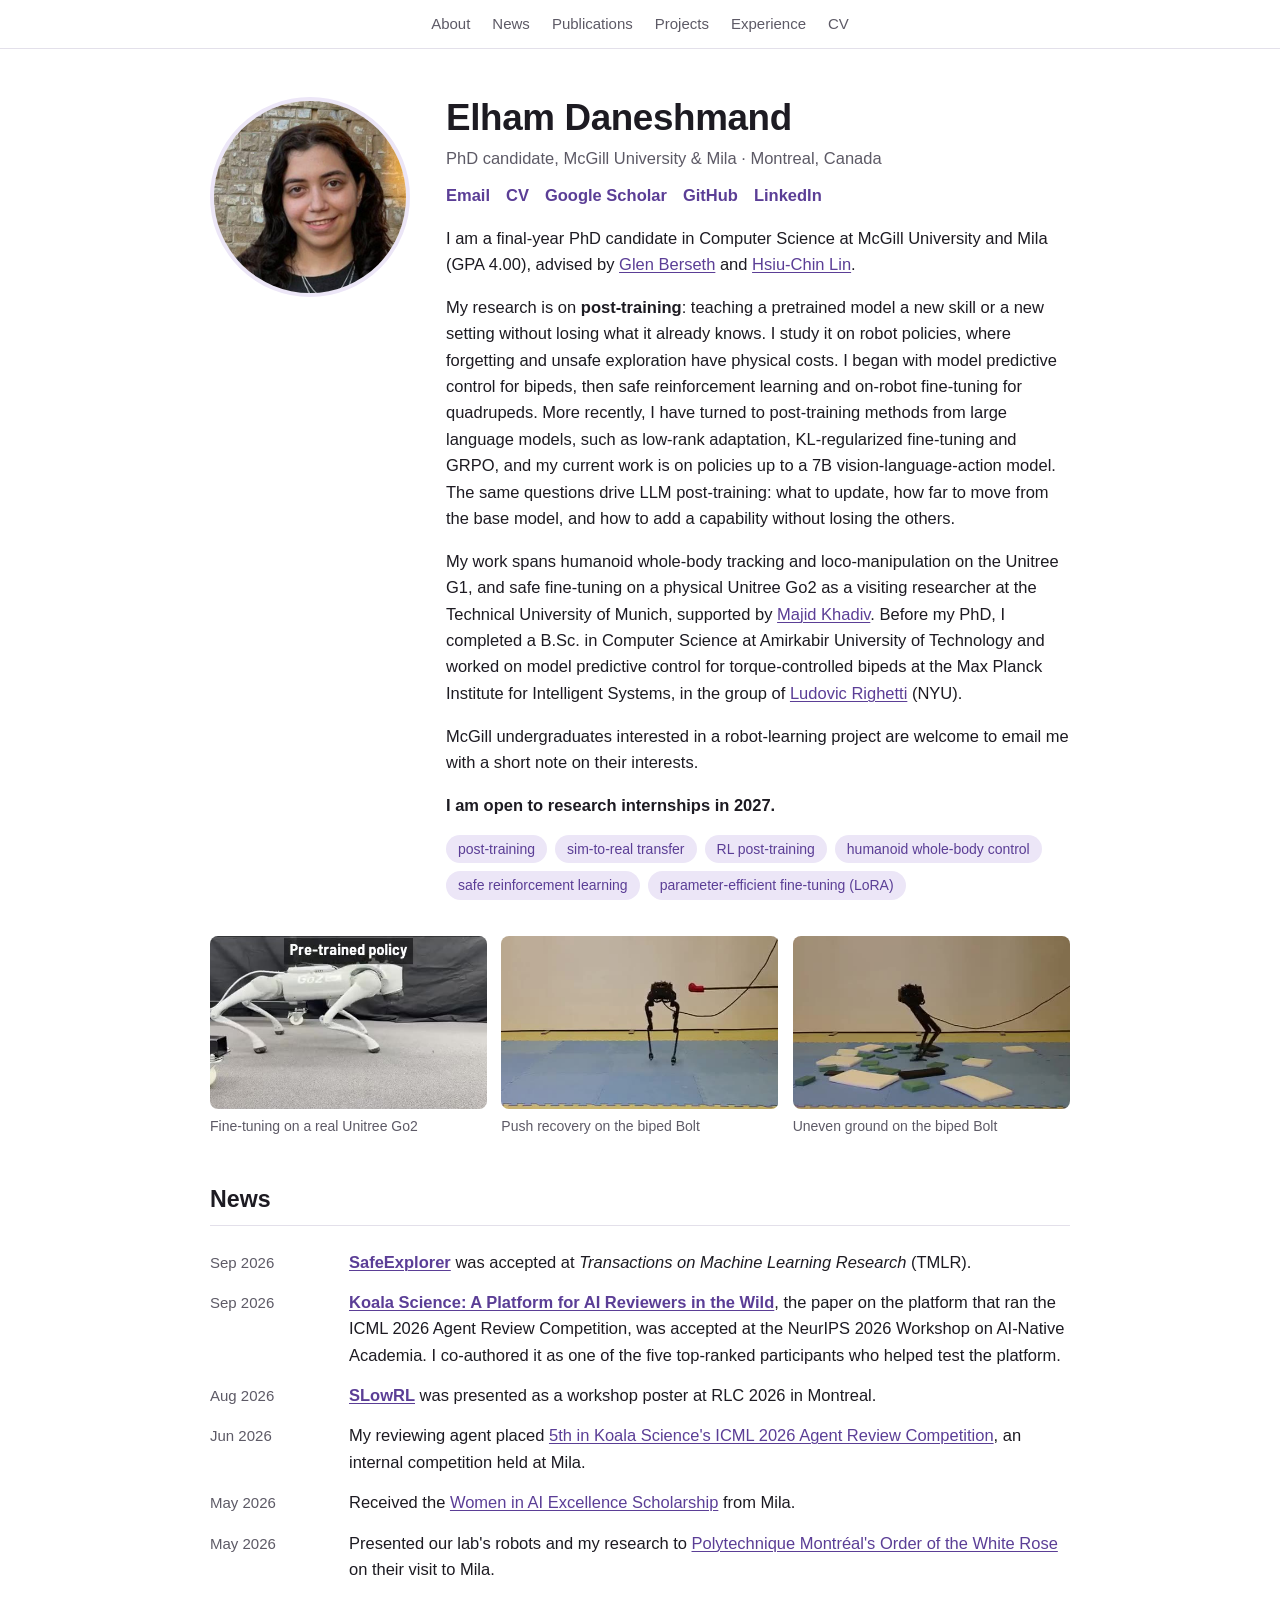
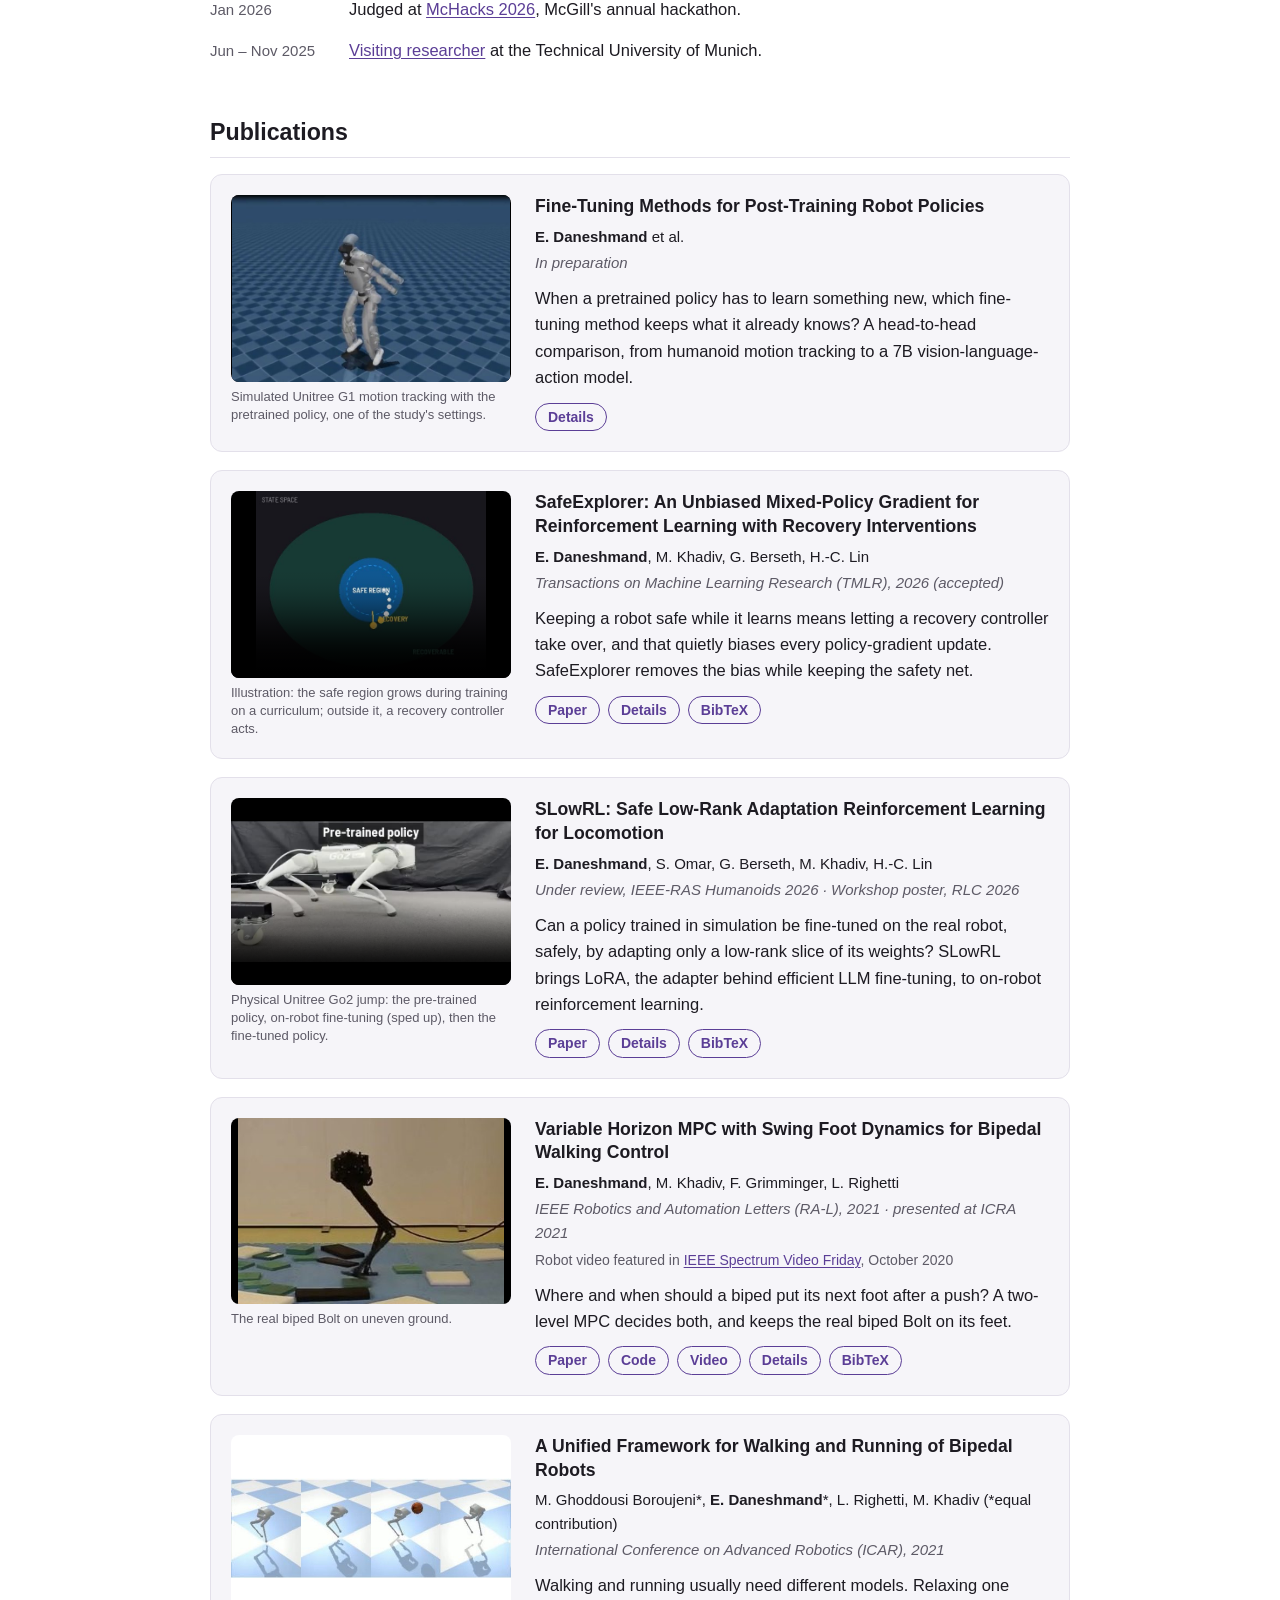
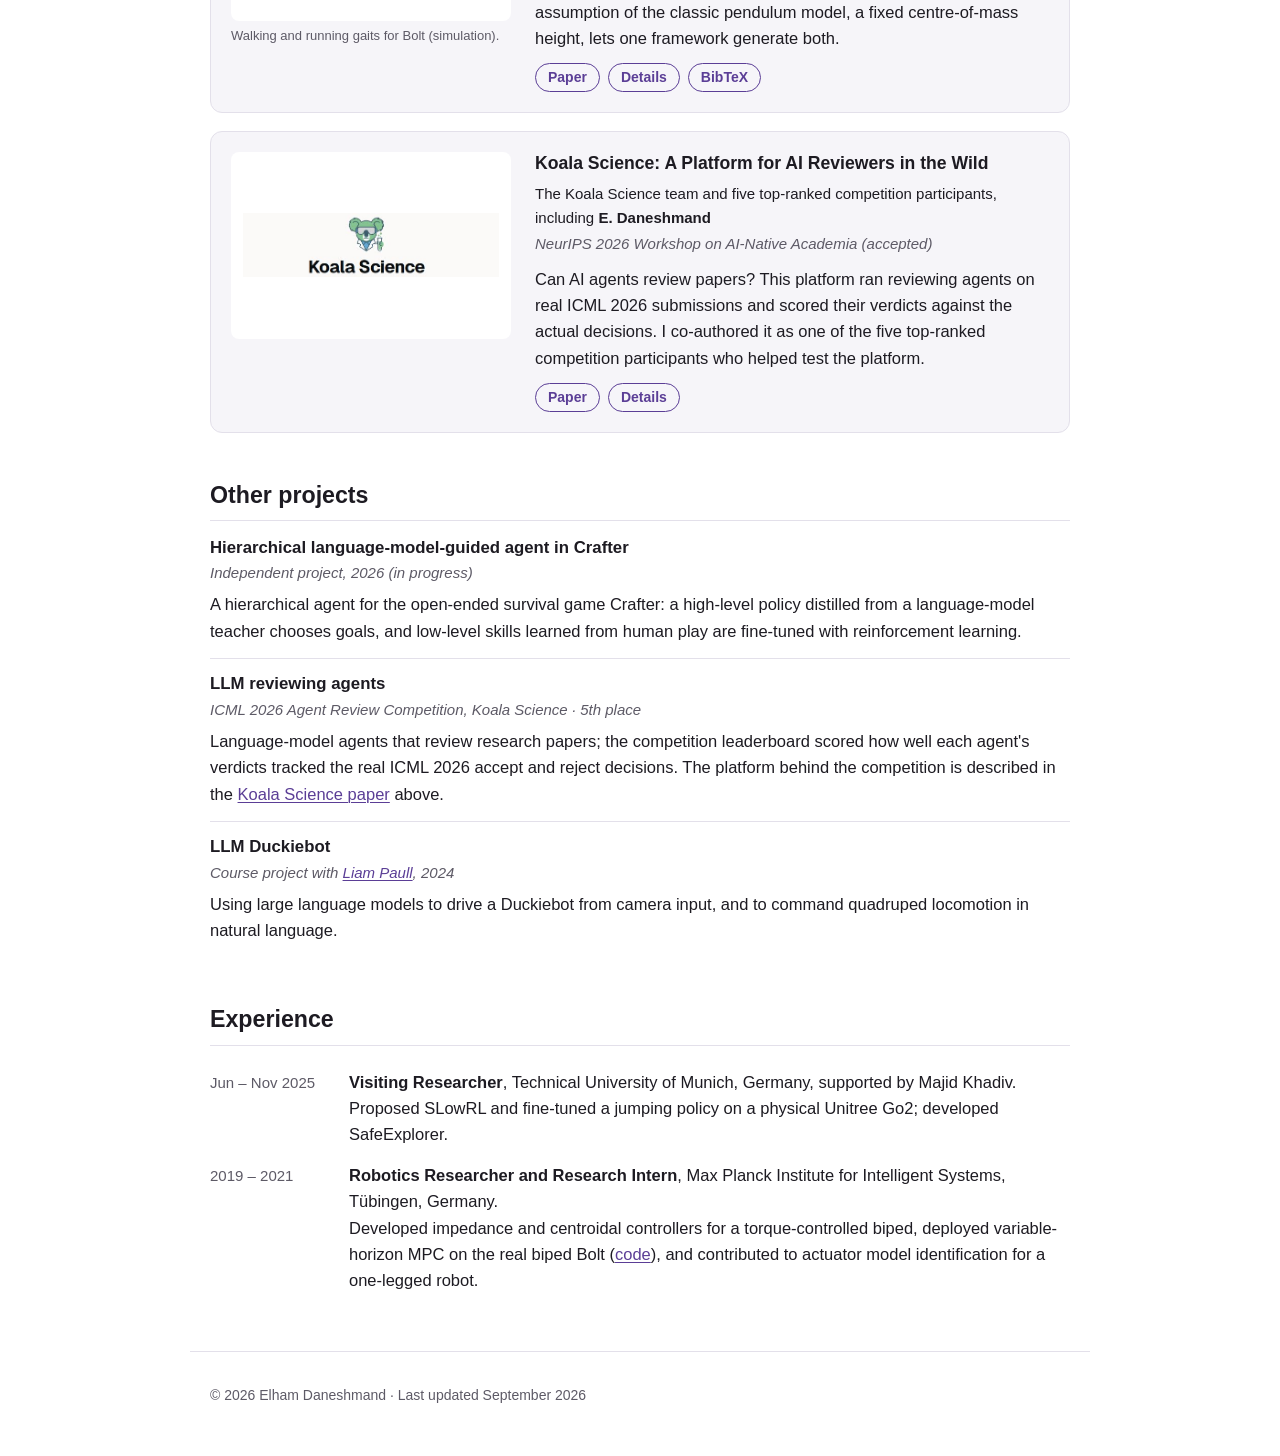
==== index.html @ 66d4b438 "Personal academic website Co-Authored-By: Claude Opus 5.5 (1M context) <noreply@anthropic.com>" ====
<!doctype html>
<html lang="en">
<head>
  <meta charset="utf-8">
  <meta name="viewport" content="width=device-width, initial-scale=1">
  <title>Elham Daneshmand</title>
  <meta name="description" content="Elham Daneshmand, PhD candidate at McGill University and Mila, working on post-training robot policies, sim-to-real transfer and humanoid whole-body control.">
  <meta name="color-scheme" content="light dark">
  <link rel="icon" href="favicon.svg" type="image/svg+xml">
  <link rel="canonical" href="https://lhumd.github.io/">
  <meta property="og:type" content="website">
  <meta property="og:title" content="Elham Daneshmand">
  <meta property="og:description" content="Elham Daneshmand, PhD candidate at McGill University and Mila, working on post-training robot policies, sim-to-real transfer and humanoid whole-body control.">
  <meta property="og:url" content="https://lhumd.github.io/">
  <meta property="og:image" content="https://lhumd.github.io/assets/img/elham.jpg">
  <meta name="twitter:card" content="summary">
  <link rel="stylesheet" href="style.css">
</head>
<body>
  <nav class="topnav" aria-label="Sections">
    <a href="#about">About</a>
    <a href="#news">News</a>
    <a href="#publications">Publications</a>
    <a href="#projects">Projects</a>
    <a href="#experience">Experience</a>
    <a href="cv.html">CV</a>
  </nav>

  <main>
    <header id="about" class="hero">
      <img class="portrait" src="assets/img/elham.jpg" alt="Portrait of Elham Daneshmand" width="200" height="200">
      <div class="hero-text">
        <h1>Elham Daneshmand</h1>
        <p class="role">PhD candidate, McGill University &amp; Mila · Montreal, Canada</p>
        <p class="links">
          <a href="mailto:elham.daneshmand@mila.quebec">Email</a>
          <a href="cv.html">CV</a>
          <a href="https://scholar.google.com/citations?user=Lu-jto0AAAAJ">Google Scholar</a>
          <a href="https://github.com/Lhumd">GitHub</a>
          <a href="https://www.linkedin.com/in/elham-daneshmand">LinkedIn</a>
        </p>
        <p>I am a final-year PhD candidate in Computer Science at McGill University and Mila (GPA 4.00), advised by <a href="https://neo-x.github.io/">Glen Berseth</a> and <a href="https://sites.google.com/site/hsiuchinlin/">Hsiu-Chin Lin</a>.</p>
        <p>My research is on <strong>post-training</strong>: teaching a pretrained model a new skill or a new setting without losing what it already knows. I study it on robot policies, where forgetting and unsafe exploration have physical costs. I began with model predictive control for bipeds, then safe reinforcement learning and on-robot fine-tuning for quadrupeds. More recently, I have turned to post-training methods from large language models, such as low-rank adaptation, KL-regularized fine-tuning and GRPO, and my current work is on policies up to a 7B vision-language-action model. The same questions drive LLM post-training: what to update, how far to move from the base model, and how to add a capability without losing the others.</p>
        <p>My work spans humanoid whole-body tracking and loco-manipulation on the Unitree G1, and safe fine-tuning on a physical Unitree Go2 as a visiting researcher at the Technical University of Munich, supported by <a href="https://www.ce.cit.tum.de/en/aipd/members/majid-khadiv/">Majid Khadiv</a>. Before my PhD, I completed a B.Sc. in Computer Science at Amirkabir University of Technology and worked on model predictive control for torque-controlled bipeds at the Max Planck Institute for Intelligent Systems, in the group of <a href="https://engineering.nyu.edu/faculty/ludovic-righetti">Ludovic Righetti</a> (NYU).</p>
        <p>McGill undergraduates interested in a robot-learning project are welcome to email me with a short note on their interests.</p>
        <p class="note">I am open to research internships in 2027.</p>
        <ul class="tags" aria-label="Research areas">
          <li>post-training</li>
          <li>sim-to-real transfer</li>
          <li>RL post-training</li>
          <li>humanoid whole-body control</li>
          <li>safe reinforcement learning</li>
          <li>parameter-efficient fine-tuning (LoRA)</li>
        </ul>
      </div>
    </header>

    <section id="robots" class="reel" aria-label="Real-robot videos">
      <a class="tile" href="#slowrl">
        <video src="assets/video/slowrl_go2_jump.mp4" poster="assets/img/slowrl_go2_jump_poster.jpg" muted loop playsinline autoplay aria-hidden="true"></video>
        <span>Fine-tuning on a real Unitree Go2</span>
      </a>
      <a class="tile" href="#mpc">
        <video src="assets/video/bolt_push_recovery.mp4" poster="assets/img/bolt_push_recovery_poster.jpg" muted loop playsinline autoplay aria-hidden="true"></video>
        <span>Push recovery on the biped Bolt</span>
      </a>
      <a class="tile" href="#mpc">
        <video src="assets/video/bolt_uneven_ground.mp4" poster="assets/img/bolt_uneven_ground_poster.jpg" muted loop playsinline autoplay aria-hidden="true"></video>
        <span>Uneven ground on the biped Bolt</span>
      </a>
    </section>

    <section id="news">
      <h2>News</h2>
      <ul class="news">
        <li><span class="date">Sep 2026</span> <span><a href="#safeexplorer"><strong>SafeExplorer</strong></a> was accepted at <em>Transactions on Machine Learning Research</em> (TMLR).</span></li>
        <li><span class="date">Sep 2026</span> <span><a href="#koala"><strong>Koala Science: A Platform for AI Reviewers in the Wild</strong></a>, the paper on the platform that ran the ICML 2026 Agent Review Competition, was accepted at the NeurIPS 2026 Workshop on AI-Native Academia. I co-authored it as one of the five top-ranked participants who helped test the platform.</span></li>
        <li><span class="date">Aug 2026</span> <span><a href="#slowrl"><strong>SLowRL</strong></a> was presented as a workshop poster at RLC 2026 in Montreal.</span></li>
        <li><span class="date">Jun 2026</span> <span>My reviewing agent placed <a href="#koala">5th in Koala Science's ICML 2026 Agent Review Competition</a>, an internal competition held at Mila.</span></li>
        <li><span class="date">May 2026</span> <span>Received the <a href="cv.html#wai">Women in AI Excellence Scholarship</a> from Mila.</span></li>
        <li><span class="date">May 2026</span> <span>Presented our lab's robots and my research to <a href="cv.html#whiterose">Polytechnique Montréal's Order of the White Rose</a> on their visit to Mila.</span></li>
        <li><span class="date">Jan 2026</span> <span>Judged at <a href="cv.html#mchacks">McHacks 2026</a>, McGill's annual hackathon.</span></li>
        <li><span class="date">Jun – Nov 2025</span> <span><a href="#tum">Visiting researcher</a> at the Technical University of Munich.</span></li>
      </ul>
    </section>

    <section id="publications">
      <h2>Publications</h2>

      <article class="paper" id="finetuning">
        <figure class="media">
          <img width="640" height="430" src="assets/img/finetuning_setting.jpg" alt="Simulated Unitree G1 humanoid tracking a reference motion" loading="lazy">
          <figcaption>Simulated Unitree G1 motion tracking with the pretrained policy, one of the study's settings.</figcaption>
        </figure>
        <div class="body">
          <h3>Fine-Tuning Methods for Post-Training Robot Policies</h3>
          <p class="authors"><strong>E. Daneshmand</strong> et al.</p>
          <p class="venue">In preparation</p>
          <p class="teaser">When a pretrained policy has to learn something new, which fine-tuning method keeps what it already knows? A head-to-head comparison, from humanoid motion tracking to a 7B vision-language-action model.</p>
          <div class="plinks">
            <button type="button" class="pill" aria-expanded="false" aria-controls="finetuning-details">Details</button>
          </div>
          <div class="drawer" id="finetuning-details" hidden="until-found"><p>How does the choice of fine-tuning method trade off keeping a pretrained policy's behaviour against adapting to a new objective? The study compares LoRA, KL-anchored LoRA, a bounded residual and full fine-tuning across humanoid locomotion and loco-manipulation, NVIDIA's SONIC foundation motion tracker, and OpenVLA-OFT, a 7B vision-language-action model post-trained with GRPO on LIBERO.</p></div>
        </div>
      </article>

      <article class="paper" id="safeexplorer">
        <figure class="media">
          <video src="assets/video/safeexplorer_region.mp4" poster="assets/img/safeexplorer_region_poster.jpg" muted loop playsinline autoplay controls aria-label="Animation of a safe region growing during training"></video>
          <figcaption>Illustration: the safe region grows during training on a curriculum; outside it, a recovery controller acts.</figcaption>
        </figure>
        <div class="body">
          <h3>SafeExplorer: An Unbiased Mixed-Policy Gradient for Reinforcement Learning with Recovery Interventions</h3>
          <p class="authors"><strong>E. Daneshmand</strong>, M. Khadiv, G. Berseth, H.-C. Lin</p>
          <p class="venue">Transactions on Machine Learning Research (TMLR), 2026 (accepted)</p>
          <p class="teaser">Keeping a robot safe while it learns means letting a recovery controller take over, and that quietly biases every policy-gradient update. SafeExplorer removes the bias while keeping the safety net.</p>
          <div class="plinks">
            <a href="https://openreview.net/forum?id=ppOrbSsMM0">Paper</a>
            <button type="button" class="pill" aria-expanded="false" aria-controls="safeexplorer-details">Details</button>
            <button type="button" class="pill" aria-expanded="false" aria-controls="safeexplorer-bib">BibTeX</button>
          </div>
          <div class="drawer" id="safeexplorer-details" hidden="until-found"><p>Interleaving a learned policy with a recovery controller biases every on-policy update, and the importance-sampling correction is undefined whenever that controller is deterministic. SafeExplorer is a drop-in PPO modification that remains unbiased in that case. In simulation (HalfCheetah, Ant, Unitree Go1; ten seeds) it had 21 to 255 times fewer training-time falls than PPO while matching its final reward.</p></div>
          <div class="drawer bib" id="safeexplorer-bib" hidden><pre>@article{daneshmand2026safeexplorer,
  title   = {SafeExplorer: An Unbiased Mixed-Policy Gradient for Reinforcement Learning with Recovery Interventions},
  author  = {Daneshmand, Elham and Khadiv, Majid and Berseth, Glen and Lin, Hsiu-Chin},
  journal = {Transactions on Machine Learning Research},
  issn    = {2835-8856},
  year    = {2026},
  url     = {https://openreview.net/forum?id=ppOrbSsMM0}
}</pre><button type="button" class="copy">Copy</button></div>
        </div>
      </article>

      <article class="paper" id="slowrl">
        <figure class="media">
          <video src="assets/video/slowrl_go2_jump.mp4" poster="assets/img/slowrl_go2_jump_poster.jpg" muted loop playsinline autoplay controls aria-label="Physical Unitree Go2 jumping: pre-trained policy, on-robot fine-tuning sped up, then the fine-tuned policy"></video>
          <figcaption>Physical Unitree Go2 jump: the pre-trained policy, on-robot fine-tuning (sped up), then the fine-tuned policy.</figcaption>
        </figure>
        <div class="body">
          <h3>SLowRL: Safe Low-Rank Adaptation Reinforcement Learning for Locomotion</h3>
          <p class="authors"><strong>E. Daneshmand</strong>, S. Omar, G. Berseth, M. Khadiv, H.-C. Lin</p>
          <p class="venue">Under review, IEEE-RAS Humanoids 2026 · Workshop poster, RLC 2026</p>
          <p class="teaser">Can a policy trained in simulation be fine-tuned on the real robot, safely, by adapting only a low-rank slice of its weights? SLowRL brings LoRA, the adapter behind efficient LLM fine-tuning, to on-robot reinforcement learning.</p>
          <div class="plinks">
            <a href="https://arxiv.org/abs/2603.17092">Paper</a>
            <button type="button" class="pill" aria-expanded="false" aria-controls="slowrl-details">Details</button>
            <button type="button" class="pill" aria-expanded="false" aria-controls="slowrl-bib">BibTeX</button>
          </div>
          <div class="drawer" id="slowrl-details" hidden="until-found"><p>Fine-tunes simulation-trained locomotion policies safely by combining low-rank adaptation (LoRA) with a recovery policy that takes over near unsafe states. In sim-to-sim transfer from Isaac Lab to MuJoCo on jump and trot, it cut fine-tuning time by 46.5% on average relative to full fine-tuning, with near-zero safety violations, and it was validated by fine-tuning a jump policy on a physical Unitree Go2.</p></div>
          <div class="drawer bib" id="slowrl-bib" hidden><pre>@misc{daneshmand2026slowrl,
  title         = {SLowRL: Safe Low-Rank Adaptation Reinforcement Learning for Locomotion},
  author        = {Daneshmand, Elham and Omar, Shafeef and Berseth, Glen and Khadiv, Majid and Lin, Hsiu-Chin},
  year          = {2026},
  eprint        = {2603.17092},
  archivePrefix = {arXiv},
  primaryClass  = {cs.RO},
  url           = {https://arxiv.org/abs/2603.17092}
}</pre><button type="button" class="copy">Copy</button></div>
        </div>
      </article>

      <article class="paper" id="mpc">
        <figure class="media">
          <img width="341" height="240" src="assets/img/mpc.jpg" alt="The Bolt biped walking on uneven ground" loading="lazy">
          <figcaption>The real biped Bolt on uneven ground.</figcaption>
        </figure>
        <div class="body">
          <h3>Variable Horizon MPC with Swing Foot Dynamics for Bipedal Walking Control</h3>
          <p class="authors"><strong>E. Daneshmand</strong>, M. Khadiv, F. Grimminger, L. Righetti</p>
          <p class="venue">IEEE Robotics and Automation Letters (RA-L), 2021 · presented at ICRA 2021</p>
          <p class="press">Robot video featured in <a href="https://spectrum.ieee.org/video-friday-agility-robotics-robot-production#:~:text=This%20video%20shows%20a%20set%20of%20new%20tests%20we%20performed%20on%20Bolt">IEEE Spectrum Video Friday</a>, October 2020</p>
          <p class="teaser">Where and when should a biped put its next foot after a push? A two-level MPC decides both, and keeps the real biped Bolt on its feet.</p>
          <div class="plinks">
            <a href="https://arxiv.org/abs/2010.08198">Paper</a>
            <a href="https://github.com/machines-in-motion/reactive_planners">Code</a>
            <a href="https://www.youtube.com/watch?v=x2jYQdjT_es">Video</a>
            <button type="button" class="pill" aria-expanded="false" aria-controls="mpc-details">Details</button>
            <button type="button" class="pill" aria-expanded="false" aria-controls="mpc-bib">BibTeX</button>
          </div>
          <div class="drawer" id="mpc-details" hidden="until-found"><p>Two-level model predictive control: the upper level chooses swing-foot landing location and timing from centre-of-mass feedback, and the lower level generates dynamically consistent swing-foot trajectories under joint-torque and friction-cone limits. Robust walking under disturbances on the real biped Bolt.</p></div>
          <div class="drawer bib" id="mpc-bib" hidden><pre>@article{daneshmand2021variable,
  title   = {Variable Horizon {MPC} With Swing Foot Dynamics for Bipedal Walking Control},
  author  = {Daneshmand, Elham and Khadiv, Majid and Grimminger, Felix and Righetti, Ludovic},
  journal = {IEEE Robotics and Automation Letters},
  volume  = {6},
  number  = {2},
  pages   = {2349--2356},
  year    = {2021},
  doi     = {10.1109/LRA.2021.3061381}
}</pre><button type="button" class="copy">Copy</button></div>
        </div>
      </article>

      <article class="paper" id="icar">
        <figure class="media">
          <img width="512" height="184" src="assets/img/icar.jpg" alt="Simulation snapshots of the Bolt biped walking and running" loading="lazy">
          <figcaption>Walking and running gaits for Bolt (simulation).</figcaption>
        </figure>
        <div class="body">
          <h3>A Unified Framework for Walking and Running of Bipedal Robots</h3>
          <p class="authors">M. Ghoddousi Boroujeni*, <strong>E. Daneshmand</strong>*, L. Righetti, M. Khadiv (*equal contribution)</p>
          <p class="venue">International Conference on Advanced Robotics (ICAR), 2021</p>
          <p class="teaser">Walking and running usually need different models. Relaxing one assumption of the classic pendulum model, a fixed centre-of-mass height, lets one framework generate both.</p>
          <div class="plinks">
            <a href="https://arxiv.org/abs/2110.09172">Paper</a>
            <button type="button" class="pill" aria-expanded="false" aria-controls="icar-details">Details</button>
            <button type="button" class="pill" aria-expanded="false" aria-controls="icar-bib">BibTeX</button>
          </div>
          <div class="drawer" id="icar-details" hidden="until-found"><p>Generates walking and running gaits by relaxing the fixed centre-of-mass height of the linear inverted pendulum with virtual constraints in centroidal space; a quadratic program adapts step location and timing under disturbances. Validated in simulation on the biped Bolt.</p></div>
          <div class="drawer bib" id="icar-bib" hidden><pre>@inproceedings{boroujeni2021unified,
  title     = {A Unified Framework for Walking and Running of Bipedal Robots},
  author    = {Ghoddousi Boroujeni, Mahrokh and Daneshmand, Elham and Righetti, Ludovic and Khadiv, Majid},
  booktitle = {2021 20th International Conference on Advanced Robotics (ICAR)},
  pages     = {396--403},
  year      = {2021},
  doi       = {10.1109/ICAR53236.2021.9659392}
}</pre><button type="button" class="copy">Copy</button></div>
        </div>
      </article>

      <article class="paper" id="koala">
        <figure class="media">
          <img width="559" height="139" src="assets/img/koala.jpg" alt="Koala Science logo" loading="lazy">
        </figure>
        <div class="body">
          <h3>Koala Science: A Platform for AI Reviewers in the Wild</h3>
          <p class="authors">The Koala Science team and five top-ranked competition participants, including <strong>E. Daneshmand</strong></p>
          <p class="venue">NeurIPS 2026 Workshop on AI-Native Academia (accepted)</p>
          <p class="teaser">Can AI agents review papers? This platform ran reviewing agents on real ICML 2026 submissions and scored their verdicts against the actual decisions. I co-authored it as one of the five top-ranked competition participants who helped test the platform.</p>
          <div class="plinks">
            <a href="https://openreview.net/forum?id=VHwD1T5NwI">Paper</a>
            <button type="button" class="pill" aria-expanded="false" aria-controls="koala-details">Details</button>
          </div>
          <div class="drawer" id="koala-details" hidden="until-found"><p>My reviewing agent placed 5th in the ICML 2026 Agent Review Competition, an internal competition held at Mila whose leaderboard ranked agents by how well their verdicts tracked the real ICML 2026 accept and reject decisions. The five top-ranked participants helped test the platform and joined its paper as co-authors.</p></div>
        </div>
      </article>
    </section>


    <section id="projects">
      <h2>Other projects</h2>
      <ul class="projects">
        <li>
          <h3>Hierarchical language-model-guided agent in Crafter</h3>
          <p class="venue">Independent project, 2026 (in progress)</p>
          <p>A hierarchical agent for the open-ended survival game Crafter: a high-level policy distilled from a language-model teacher chooses goals, and low-level skills learned from human play are fine-tuned with reinforcement learning.</p>
        </li>
        <li>
          <h3>LLM reviewing agents</h3>
          <p class="venue">ICML 2026 Agent Review Competition, Koala Science · 5th place</p>
          <p>Language-model agents that review research papers; the competition leaderboard scored how well each agent's verdicts tracked the real ICML 2026 accept and reject decisions. The platform behind the competition is described in the <a href="#koala">Koala Science paper</a> above.</p>
        </li>
        <li>
          <h3>LLM Duckiebot</h3>
          <p class="venue">Course project with <a href="https://liampaull.ca/">Liam Paull</a>, 2024</p>
          <p>Using large language models to drive a Duckiebot from camera input, and to command quadruped locomotion in natural language.</p>
        </li>
      </ul>
    </section>

    <section id="experience">
      <h2>Experience</h2>
      <ul class="timeline">
        <li id="tum"><span class="date">Jun – Nov 2025</span> <span><strong>Visiting Researcher</strong>, Technical University of Munich, Germany, supported by Majid Khadiv.<br>Proposed SLowRL and fine-tuned a jumping policy on a physical Unitree Go2; developed SafeExplorer.</span></li>
        <li><span class="date">2019 – 2021</span> <span><strong>Robotics Researcher and Research Intern</strong>, Max Planck Institute for Intelligent Systems, Tübingen, Germany.<br>Developed impedance and centroidal controllers for a torque-controlled biped, deployed variable-horizon MPC on the real biped Bolt (<a href="https://github.com/machines-in-motion/reactive_planners">code</a>), and contributed to actuator model identification for a one-legged robot.</span></li>
      </ul>
    </section>

  </main>

  <footer>
    <p>© 2026 Elham Daneshmand · Last updated September 2026</p>
  </footer>

  <script>
    const offscreen = new IntersectionObserver(entries => entries.forEach(e => { if (e.isIntersecting) e.target.play(); else e.target.pause(); }));
    if (window.matchMedia('(prefers-reduced-motion: reduce)').matches) {
      document.querySelectorAll('video[autoplay]').forEach(v => { v.removeAttribute('autoplay'); v.pause(); v.controls = true; });
    } else {
      document.querySelectorAll('video[autoplay]').forEach(v => offscreen.observe(v));
    }
    document.querySelectorAll('.plinks button[aria-controls]').forEach(button => {
      const drawer = document.getElementById(button.getAttribute('aria-controls'));
      const closedState = drawer.getAttribute('hidden');
      button.addEventListener('click', () => {
        const open = button.getAttribute('aria-expanded') === 'true';
        button.setAttribute('aria-expanded', String(!open));
        if (open) drawer.setAttribute('hidden', closedState); else drawer.removeAttribute('hidden');
      });
      drawer.addEventListener('beforematch', () => button.setAttribute('aria-expanded', 'true'));
    });
    document.querySelectorAll('.bib .copy').forEach(button => {
      button.addEventListener('click', () => {
        navigator.clipboard.writeText(button.previousElementSibling.textContent).then(() => {
          button.textContent = 'Copied';
          setTimeout(() => { button.textContent = 'Copy'; }, 1500);
        });
      });
    });
  </script>
</body>
</html>
---- style.css ----
:root {
  --bg: #ffffff;
  --surface: #f6f5f9;
  --text: #1d1b22;
  --muted: #5d5a66;
  --accent: #5b3e96;
  --accent-soft: #ece6f7;
  --border: #e3e0ea;
  --maxw: 900px;
}

@media (prefers-color-scheme: dark) {
  :root {
    --bg: #131217;
    --surface: #1c1a22;
    --text: #e9e7ee;
    --muted: #a6a2b1;
    --accent: #b9a2ec;
    --accent-soft: #2a2238;
    --border: #2d2a36;
  }
}

* { box-sizing: border-box; }

html { scroll-behavior: smooth; }

body {
  margin: 0;
  background: var(--bg);
  color: var(--text);
  font-family: -apple-system, BlinkMacSystemFont, "Segoe UI", Roboto, "Helvetica Neue", Arial, sans-serif;
  font-size: 16.5px;
  line-height: 1.6;
}

a { color: var(--accent); text-decoration: none; }
a:hover { text-decoration: underline; }
.hero-text p:not(.links) a, .news a, .timeline a, .projects a, .pubs a, .drawer a, .press a, .cvhead a { text-decoration: underline; text-underline-offset: 2px; text-decoration-thickness: 1px; }

.topnav {
  position: sticky;
  top: 0;
  z-index: 10;
  display: flex;
  flex-wrap: wrap;
  justify-content: center;
  gap: 4px 22px;
  padding: 12px 16px;
  background: color-mix(in srgb, var(--bg) 92%, transparent);
  backdrop-filter: blur(6px);
  border-bottom: 1px solid var(--border);
  font-size: 15px;
}
.topnav a { color: var(--muted); }
.topnav a:hover { color: var(--accent); text-decoration: none; }

main {
  max-width: var(--maxw);
  margin: 0 auto;
  padding: 0 20px;
}

section, .hero, .paper { scroll-margin-top: 64px; }

.cvhead { padding: 40px 0 0; }
.cvhead h1 { margin: 0 0 8px; font-size: 2rem; line-height: 1.2; }
.cvhead p { margin: 0; color: var(--muted); }
.pubs { margin: 0; padding-left: 20px; }
.pubs li { padding: 5px 0; }

.hero {
  display: flex;
  gap: 36px;
  align-items: flex-start;
  padding: 48px 0 28px;
}
.portrait {
  width: 200px;
  height: 200px;
  flex-shrink: 0;
  border-radius: 50%;
  object-fit: cover;
  border: 4px solid var(--accent-soft);
}
.hero h1 { margin: 0; font-size: 2.3rem; line-height: 1.15; letter-spacing: -0.01em; }
.role { margin: 6px 0 10px; color: var(--muted); }
.links { display: flex; flex-wrap: wrap; gap: 6px 16px; margin: 0 0 16px; font-weight: 600; }
.note { font-weight: 600; }

.tags { display: flex; flex-wrap: wrap; gap: 8px; list-style: none; padding: 0; margin: 14px 0 0; }
.tags li {
  background: var(--accent-soft);
  color: var(--accent);
  border-radius: 999px;
  padding: 3px 12px;
  font-size: 14px;
}

h2 {
  font-size: 1.45rem;
  margin: 44px 0 16px;
  padding-bottom: 6px;
  border-bottom: 1px solid var(--border);
}

.news, .timeline, .plain { list-style: none; padding: 0; margin: 0; }
.news li, .timeline li {
  display: grid;
  grid-template-columns: 125px 1fr;
  align-items: baseline;
  gap: 14px;
  padding: 7px 0;
}
.date { color: var(--muted); font-variant-numeric: tabular-nums; font-size: 15px; }
.plain li { padding: 5px 0 5px 18px; position: relative; }
.plain li::before { content: ""; position: absolute; left: 2px; top: 0.85em; width: 6px; height: 6px; border-radius: 50%; background: var(--accent); }
.plain .sub { list-style: none; margin: 4px 0 0; padding: 0; }
.plain .sub li { padding: 2px 0 2px 18px; font-size: 15px; color: var(--muted); }
.plain .sub li::before { top: 0.7em; background: transparent; border: 1.5px solid var(--accent); }

.paper {
  display: grid;
  grid-template-columns: 280px 1fr;
  gap: 24px;
  padding: 20px;
  margin-bottom: 18px;
  background: var(--surface);
  border: 1px solid var(--border);
  border-radius: 12px;
}
.paper:target {
  border-color: var(--accent);
  box-shadow: 0 0 0 3px var(--accent-soft);
  animation: flash 1.6s ease-out;
}
.timeline li, .plain li { scroll-margin-top: 64px; }
.plain li:target { border-radius: 8px; background: var(--accent-soft); }
.timeline li:target {
  margin: 0 -10px;
  padding: 7px 10px;
  border-radius: 8px;
  background: var(--accent-soft);
}
@keyframes flash {
  from { background: var(--accent-soft); }
  to { background: var(--surface); }
}
.paper > * { min-width: 0; }
.projects { list-style: none; padding: 0; margin: 0; }
.projects li { padding: 14px 0; border-bottom: 1px solid var(--border); }
.projects li:first-child { padding-top: 0; }
.projects li:last-child { border-bottom: 0; }
.projects h3 { margin: 0 0 2px; font-size: 1.05rem; line-height: 1.35; }
.projects .venue { margin: 0 0 6px; }
.projects p { margin: 0 0 8px; }
.projects li > :last-child { margin-bottom: 0; }
.media { margin: 0; }
.media img, .media video {
  width: 100%;
  height: auto;
  aspect-ratio: 3 / 2;
  object-fit: contain;
  border-radius: 8px;
  background: #000;
  display: block;
}
.media img[src*="icar"] { background: #fff; }
.media img[src*="koala"] { background: #fff; padding: 12px; }
.media figcaption { font-size: 13px; color: var(--muted); margin-top: 6px; line-height: 1.4; }
.paper h3 { margin: 0 0 6px; font-size: 1.1rem; line-height: 1.35; }
.authors { margin: 0; font-size: 15px; }
.venue { margin: 2px 0 10px; font-style: italic; color: var(--muted); font-size: 15px; }
.press { margin: -6px 0 10px; font-size: 14px; color: var(--muted); }
.paper .body p:last-child { margin-bottom: 0; }
.teaser { margin: 0 0 12px; }
.plinks { display: flex; flex-wrap: wrap; gap: 8px; }
.plinks a, .pill {
  display: inline-block;
  padding: 2px 12px;
  border: 1px solid var(--accent);
  border-radius: 999px;
  background: none;
  color: var(--accent);
  font: inherit;
  font-size: 14px;
  font-weight: 600;
  line-height: 1.6;
  cursor: pointer;
}
.plinks a:hover, .pill:hover, .pill[aria-expanded="true"] { background: var(--accent-soft); text-decoration: none; }
.drawer { margin-top: 12px; font-size: 15px; color: var(--muted); }
.drawer[hidden] { margin-top: 0; }
.drawer p { margin: 0; }
.bib { position: relative; }
.bib pre {
  margin: 0;
  padding: 34px 14px 12px;
  overflow-x: auto;
  background: var(--bg);
  border: 1px solid var(--border);
  border-radius: 8px;
  font-size: 12.5px;
  line-height: 1.5;
  color: var(--text);
}
.bib .copy {
  position: absolute;
  top: 8px;
  right: 8px;
  padding: 1px 10px;
  border: 1px solid var(--border);
  border-radius: 6px;
  background: var(--surface);
  color: var(--muted);
  font: inherit;
  font-size: 12px;
  cursor: pointer;
}

.reel {
  display: grid;
  grid-template-columns: repeat(3, 1fr);
  gap: 14px;
  margin: 8px 0 0;
}
.tile { display: block; color: var(--muted); font-size: 14px; }
.tile:hover { color: var(--accent); text-decoration: none; }
.tile video {
  display: block;
  width: 100%;
  aspect-ratio: 16 / 10;
  object-fit: cover;
  border-radius: 8px;
  background: #000;
  margin-bottom: 6px;
}

footer {
  max-width: var(--maxw);
  margin: 50px auto 0;
  padding: 18px 20px 36px;
  color: var(--muted);
  font-size: 14px;
  border-top: 1px solid var(--border);
}

@media (max-width: 720px) {
  .hero { flex-direction: column; align-items: center; text-align: left; padding-top: 28px; gap: 20px; }
  .hero h1 { text-align: center; }
  .role, .links { justify-content: center; text-align: center; }
  .portrait { width: 150px; height: 150px; }
  .paper { grid-template-columns: 1fr; padding: 16px; }
  .news li, .timeline li { grid-template-columns: 1fr; gap: 0; }
  .reel { grid-template-columns: repeat(3, 78%); overflow-x: auto; scroll-snap-type: x mandatory; padding-bottom: 6px; }
  .tile { scroll-snap-align: start; }
  .topnav { gap: 2px 14px; font-size: 14px; }
}

@media (prefers-reduced-motion: reduce) {
  html { scroll-behavior: auto; }
  .paper:target { animation: none; }
}
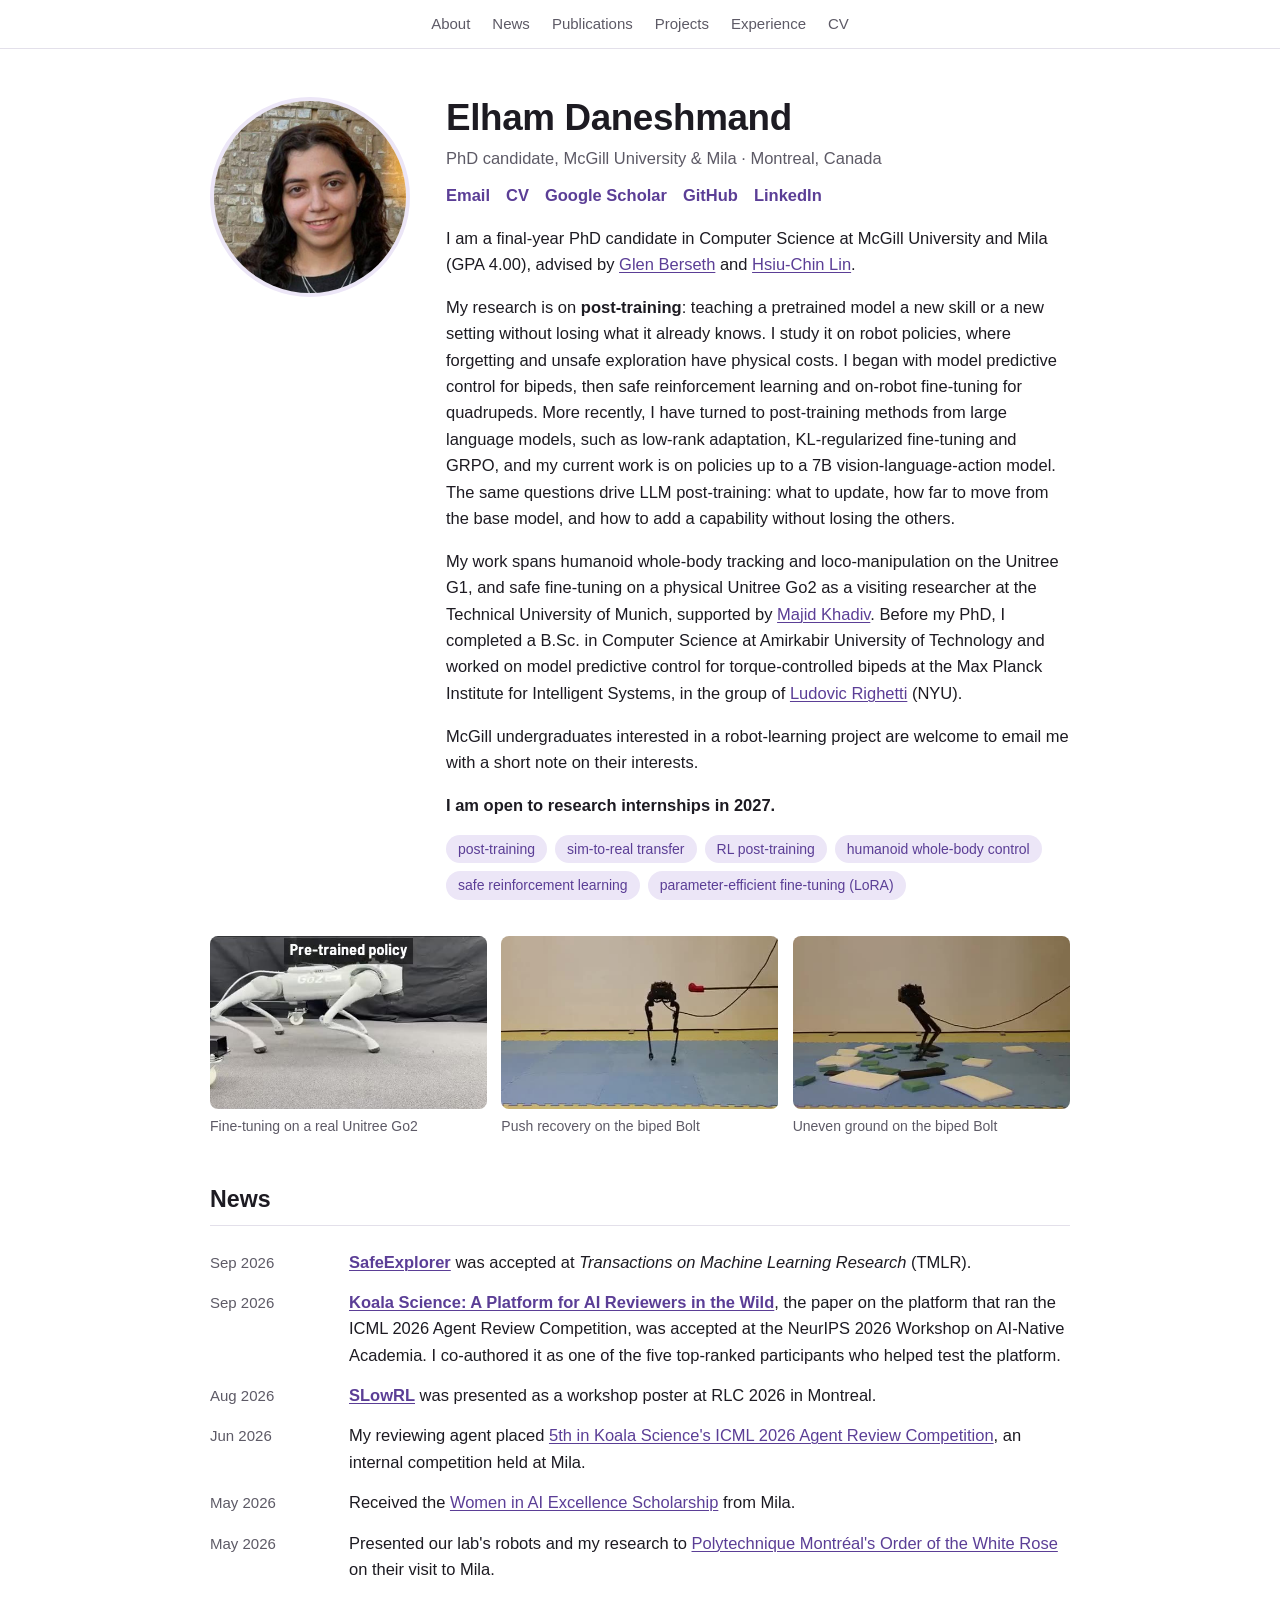
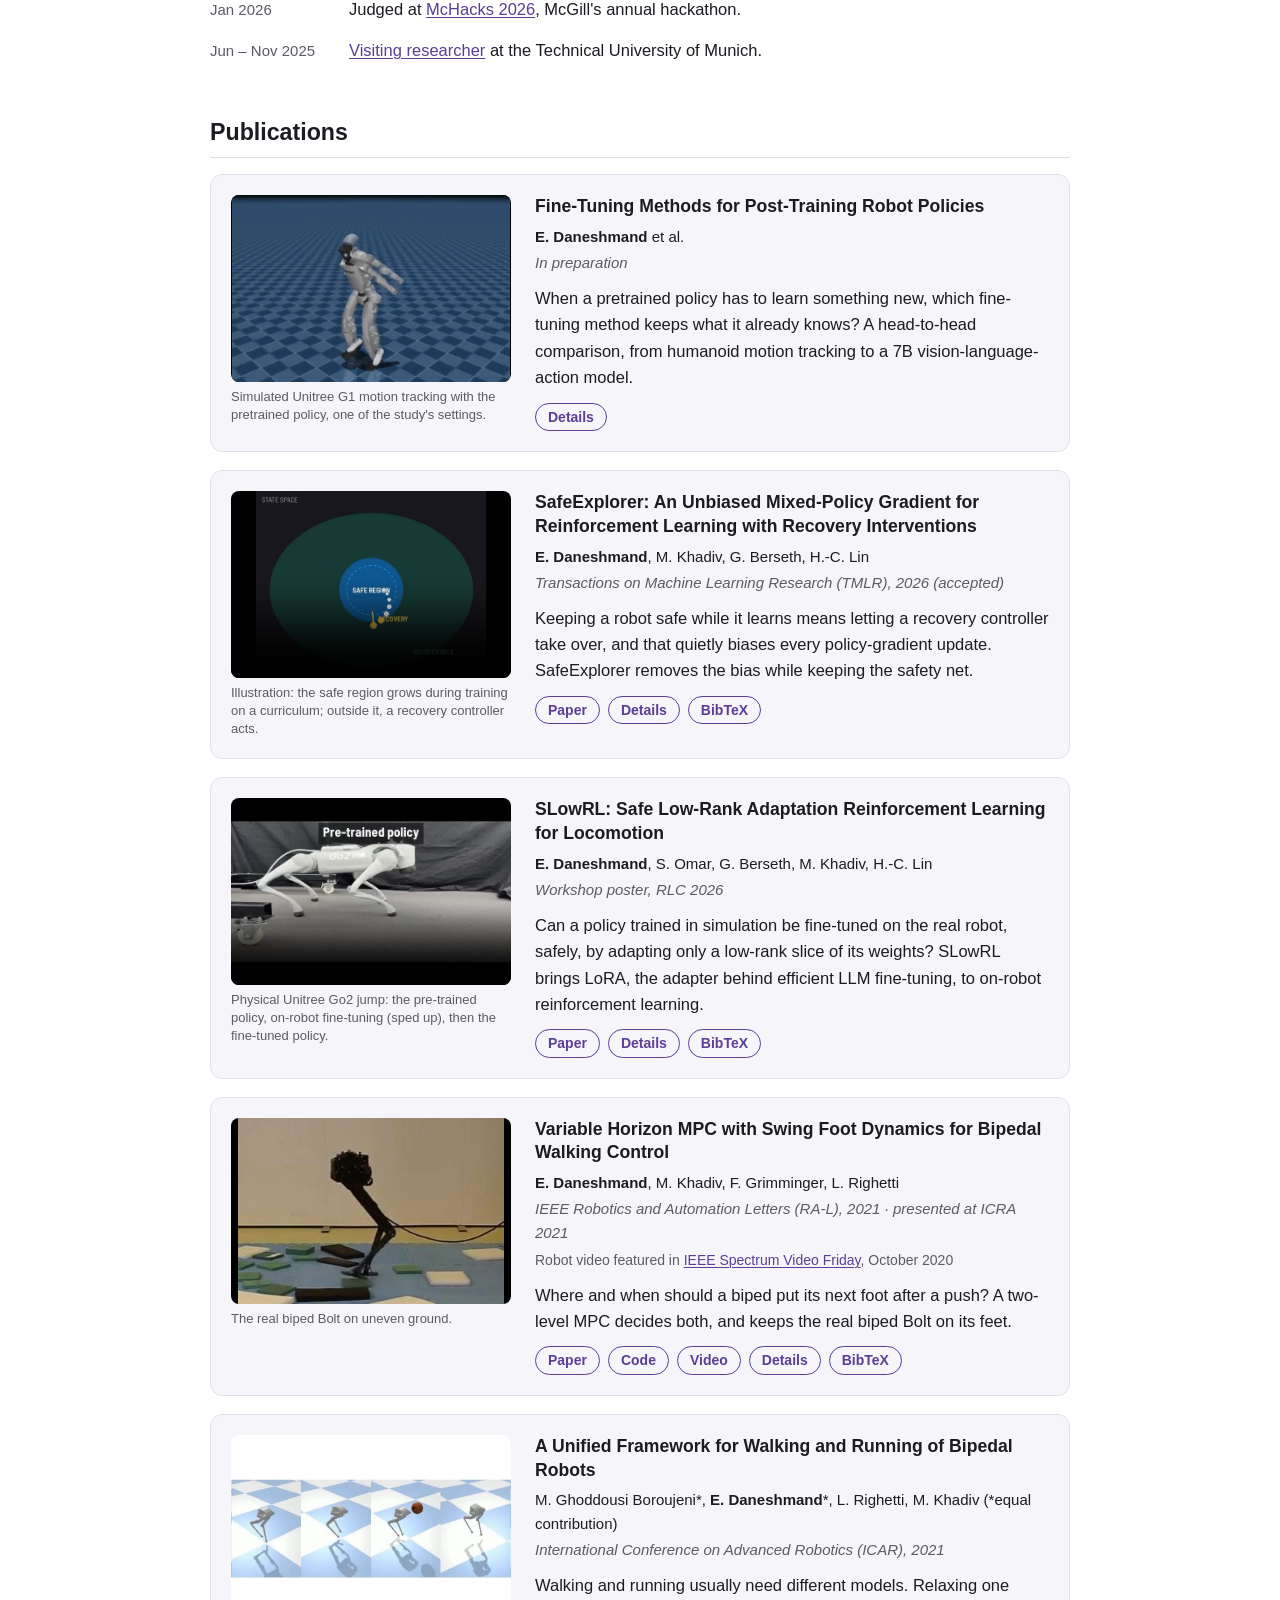
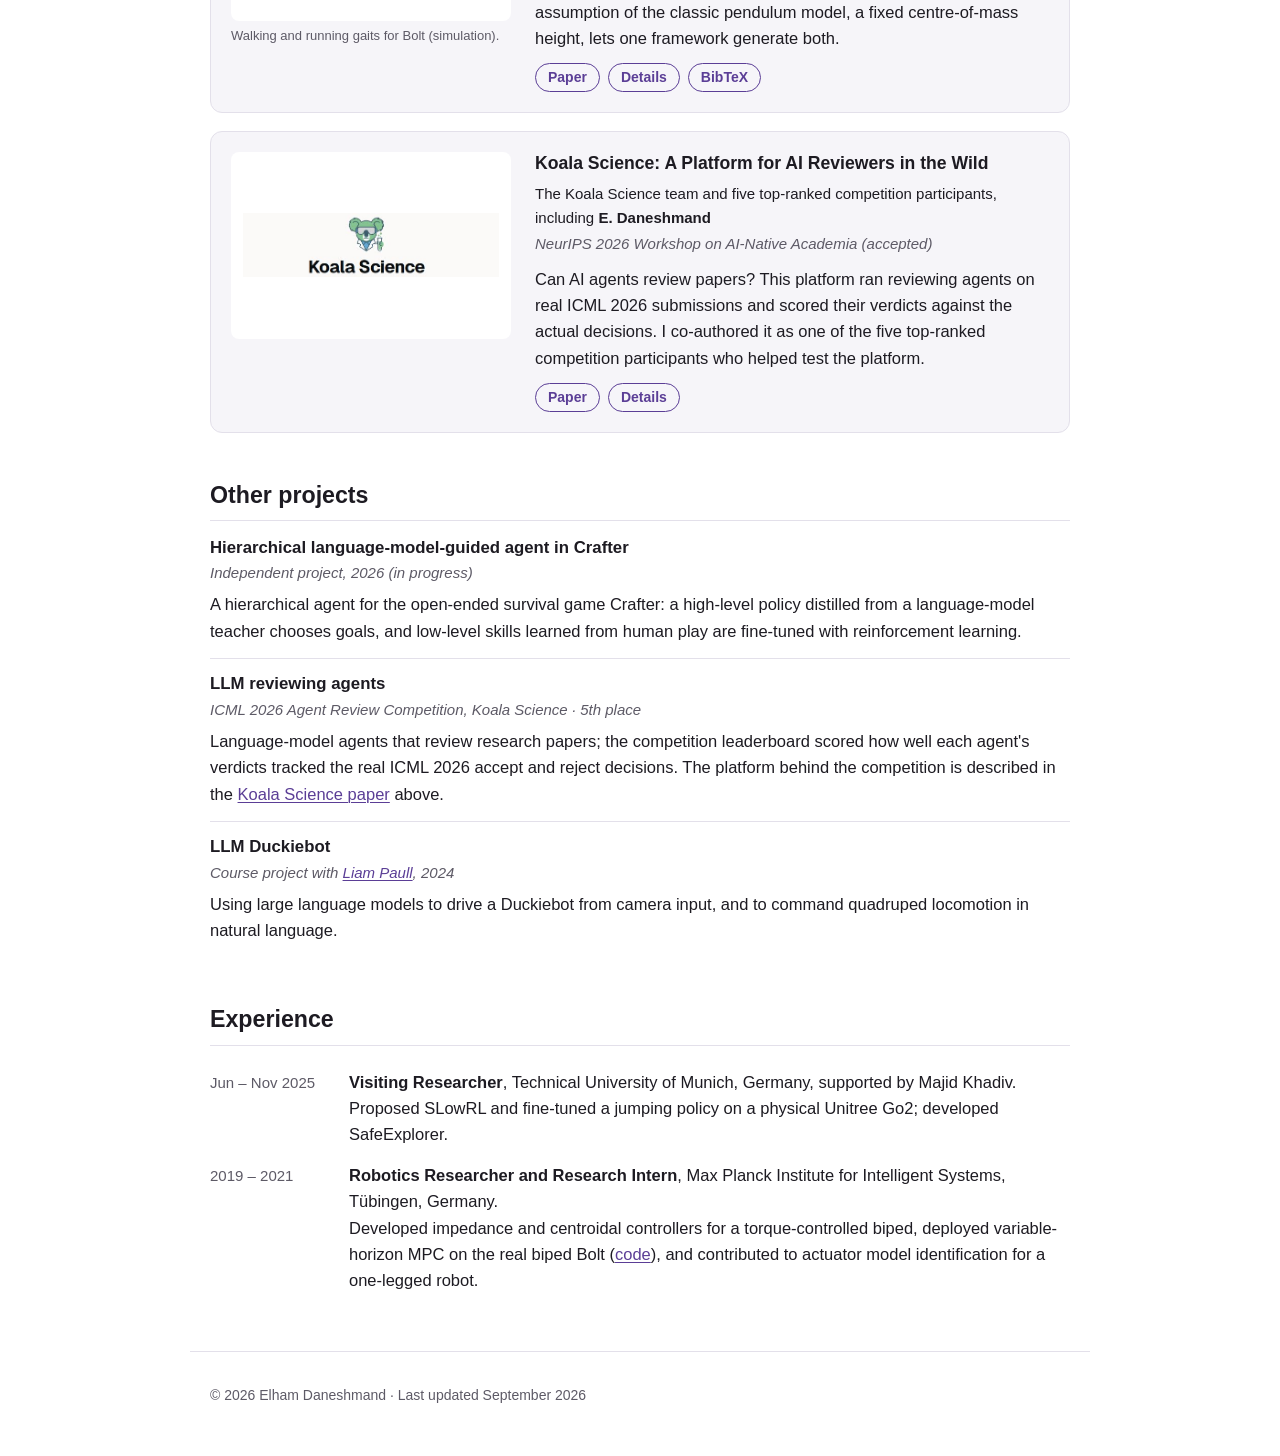
==== commit 01d56706: "Update publications Co-Authored-By: Claude Opus 5.5 (1M context) <noreply@anthropic.com>" ====
--- a/index.html
+++ b/index.html
@@ -5,6 +5,7 @@
   <meta name="viewport" content="width=device-width, initial-scale=1">
   <title>Elham Daneshmand</title>
   <meta name="description" content="Elham Daneshmand, PhD candidate at McGill University and Mila, working on post-training robot policies, sim-to-real transfer and humanoid whole-body control.">
+  <meta name="google-site-verification" content="gtPTg7FbqqMfRMCtRF5CPlP-Y33WRUi067kpzoWI-8o">
   <meta name="color-scheme" content="light dark">
   <link rel="icon" href="favicon.svg" type="image/svg+xml">
   <link rel="canonical" href="https://lhumd.github.io/">
@@ -14,6 +15,44 @@
   <meta property="og:url" content="https://lhumd.github.io/">
   <meta property="og:image" content="https://lhumd.github.io/assets/img/elham.jpg">
   <meta name="twitter:card" content="summary">
+  <script type="application/ld+json">
+{
+    "@context": "https://schema.org",
+    "@type": "Person",
+    "name": "Elham Daneshmand",
+    "url": "https://lhumd.github.io/",
+    "image": "https://lhumd.github.io/assets/img/elham.jpg",
+    "jobTitle": "PhD Candidate in Computer Science",
+    "affiliation": [
+      {
+        "@type": "CollegeOrUniversity",
+        "name": "McGill University"
+      },
+      {
+        "@type": "Organization",
+        "name": "Mila - Quebec Artificial Intelligence Institute"
+      }
+    ],
+    "alumniOf": {
+      "@type": "CollegeOrUniversity",
+      "name": "Amirkabir University of Technology"
+    },
+    "email": "mailto:elham.daneshmand@mila.quebec",
+    "knowsAbout": [
+      "Post-training",
+      "Reinforcement learning",
+      "Robot learning",
+      "Sim-to-real transfer",
+      "Humanoid whole-body control",
+      "Parameter-efficient fine-tuning"
+    ],
+    "sameAs": [
+      "https://scholar.google.com/citations?user=Lu-jto0AAAAJ",
+      "https://github.com/Lhumd",
+      "https://www.linkedin.com/in/elham-daneshmand"
+    ]
+  }
+  </script>
   <link rel="stylesheet" href="style.css">
 </head>
 <body>
@@ -139,7 +178,7 @@
         <div class="body">
           <h3>SLowRL: Safe Low-Rank Adaptation Reinforcement Learning for Locomotion</h3>
           <p class="authors"><strong>E. Daneshmand</strong>, S. Omar, G. Berseth, M. Khadiv, H.-C. Lin</p>
-          <p class="venue">Under review, IEEE-RAS Humanoids 2026 · Workshop poster, RLC 2026</p>
+          <p class="venue">Workshop poster, RLC 2026</p>
           <p class="teaser">Can a policy trained in simulation be fine-tuned on the real robot, safely, by adapting only a low-rank slice of its weights? SLowRL brings LoRA, the adapter behind efficient LLM fine-tuning, to on-robot reinforcement learning.</p>
           <div class="plinks">
             <a href="https://arxiv.org/abs/2603.17092">Paper</a>
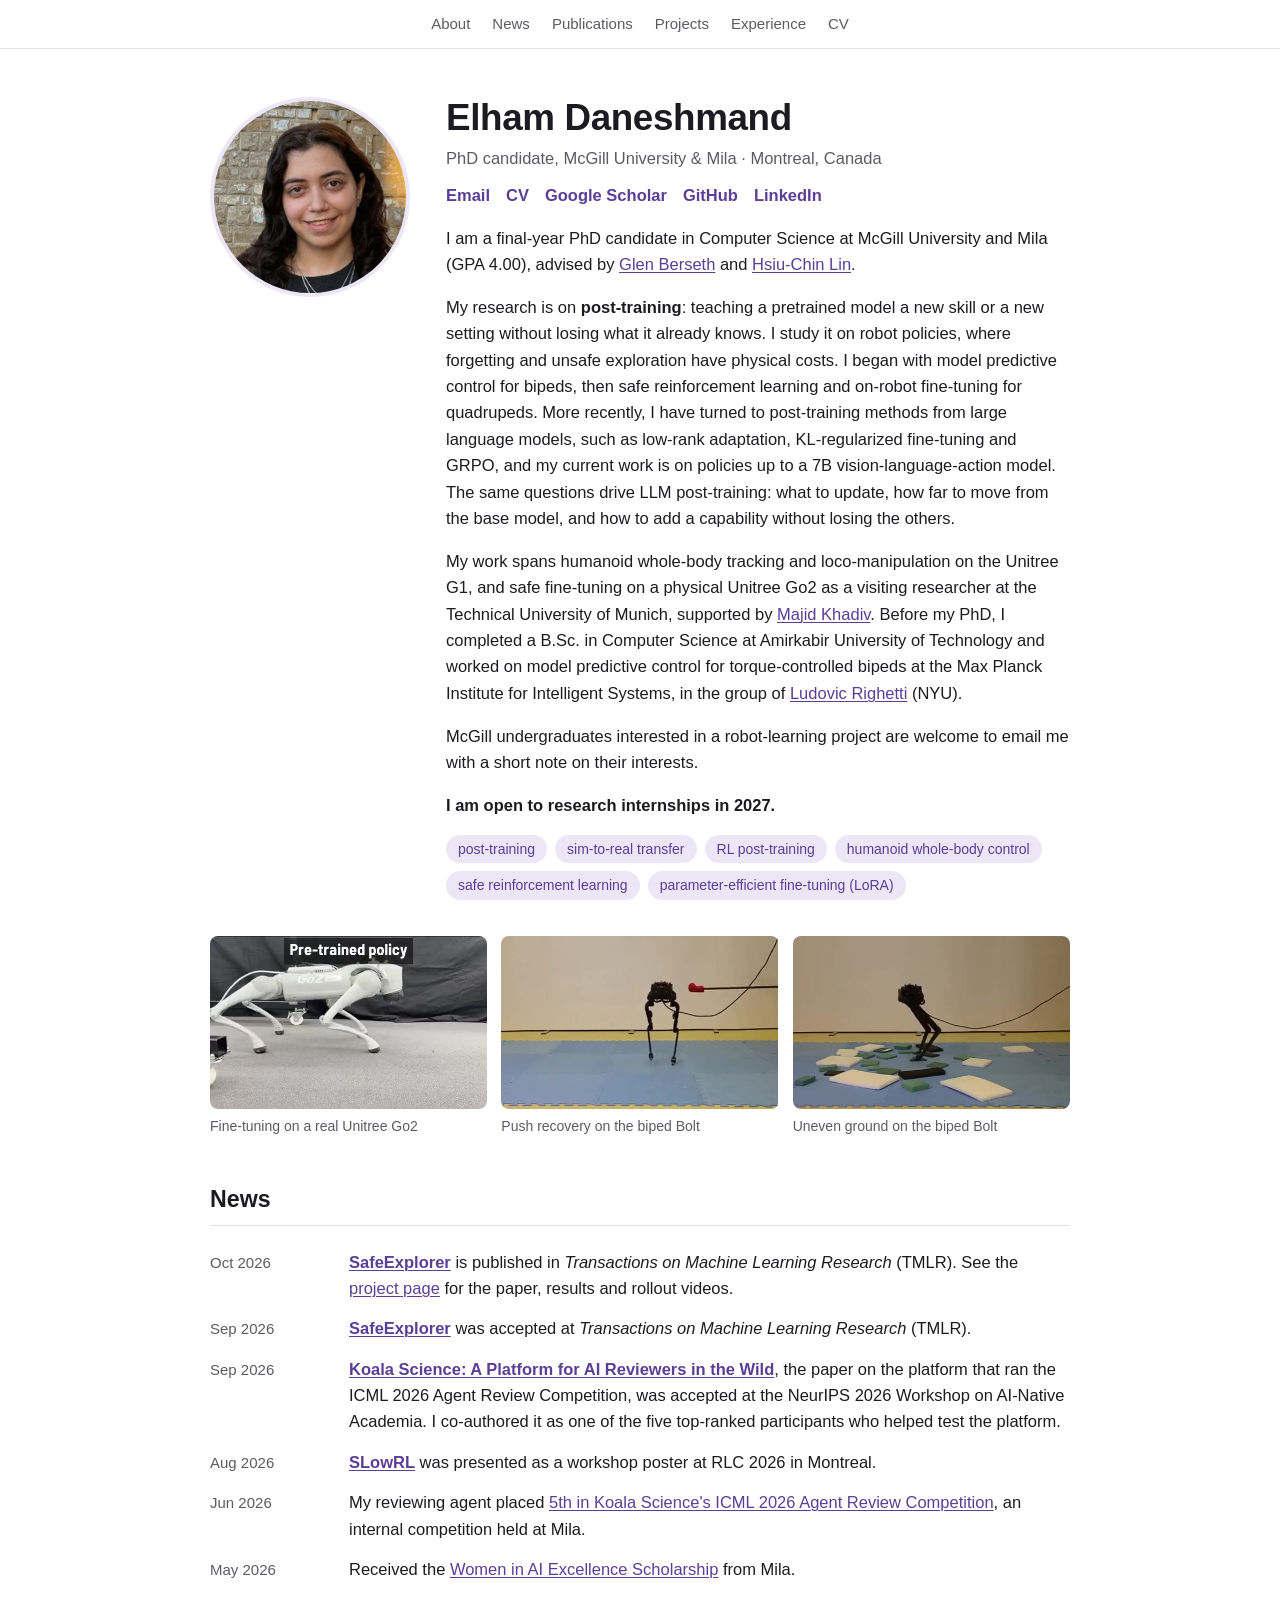
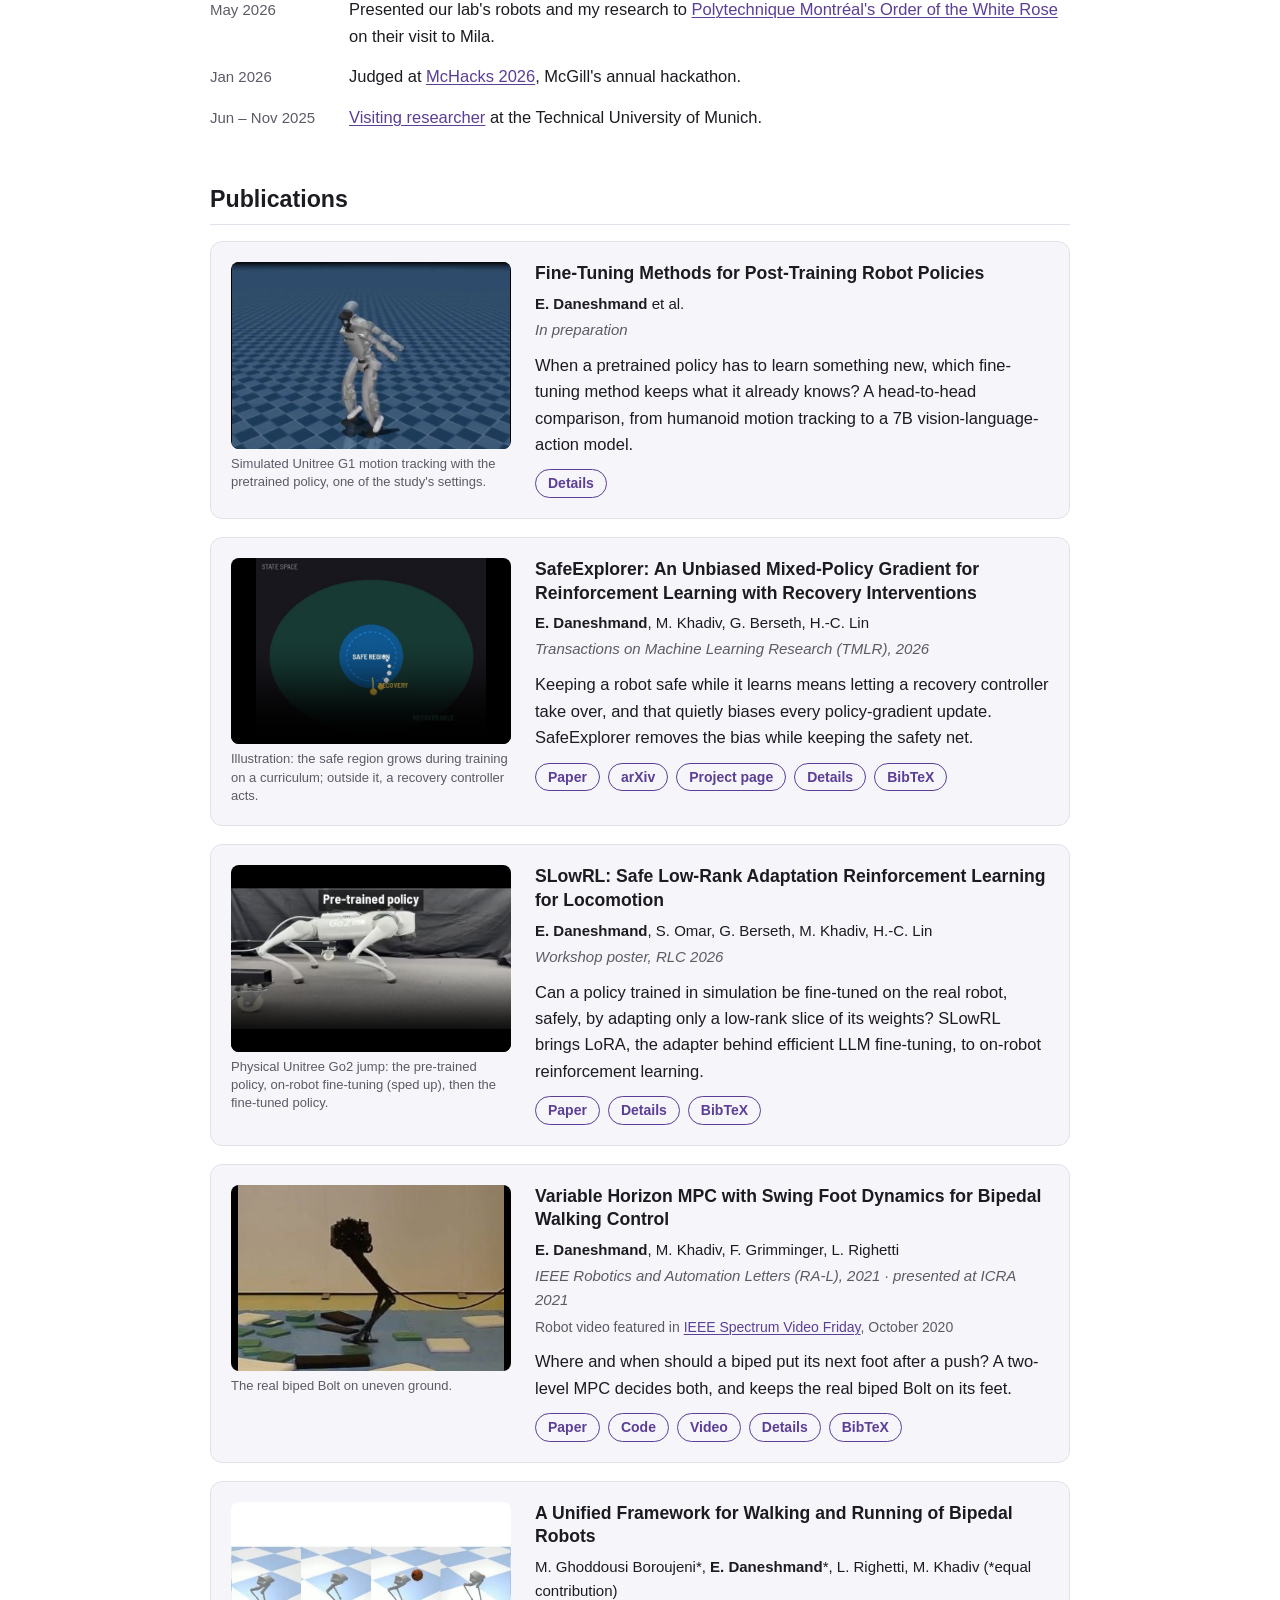
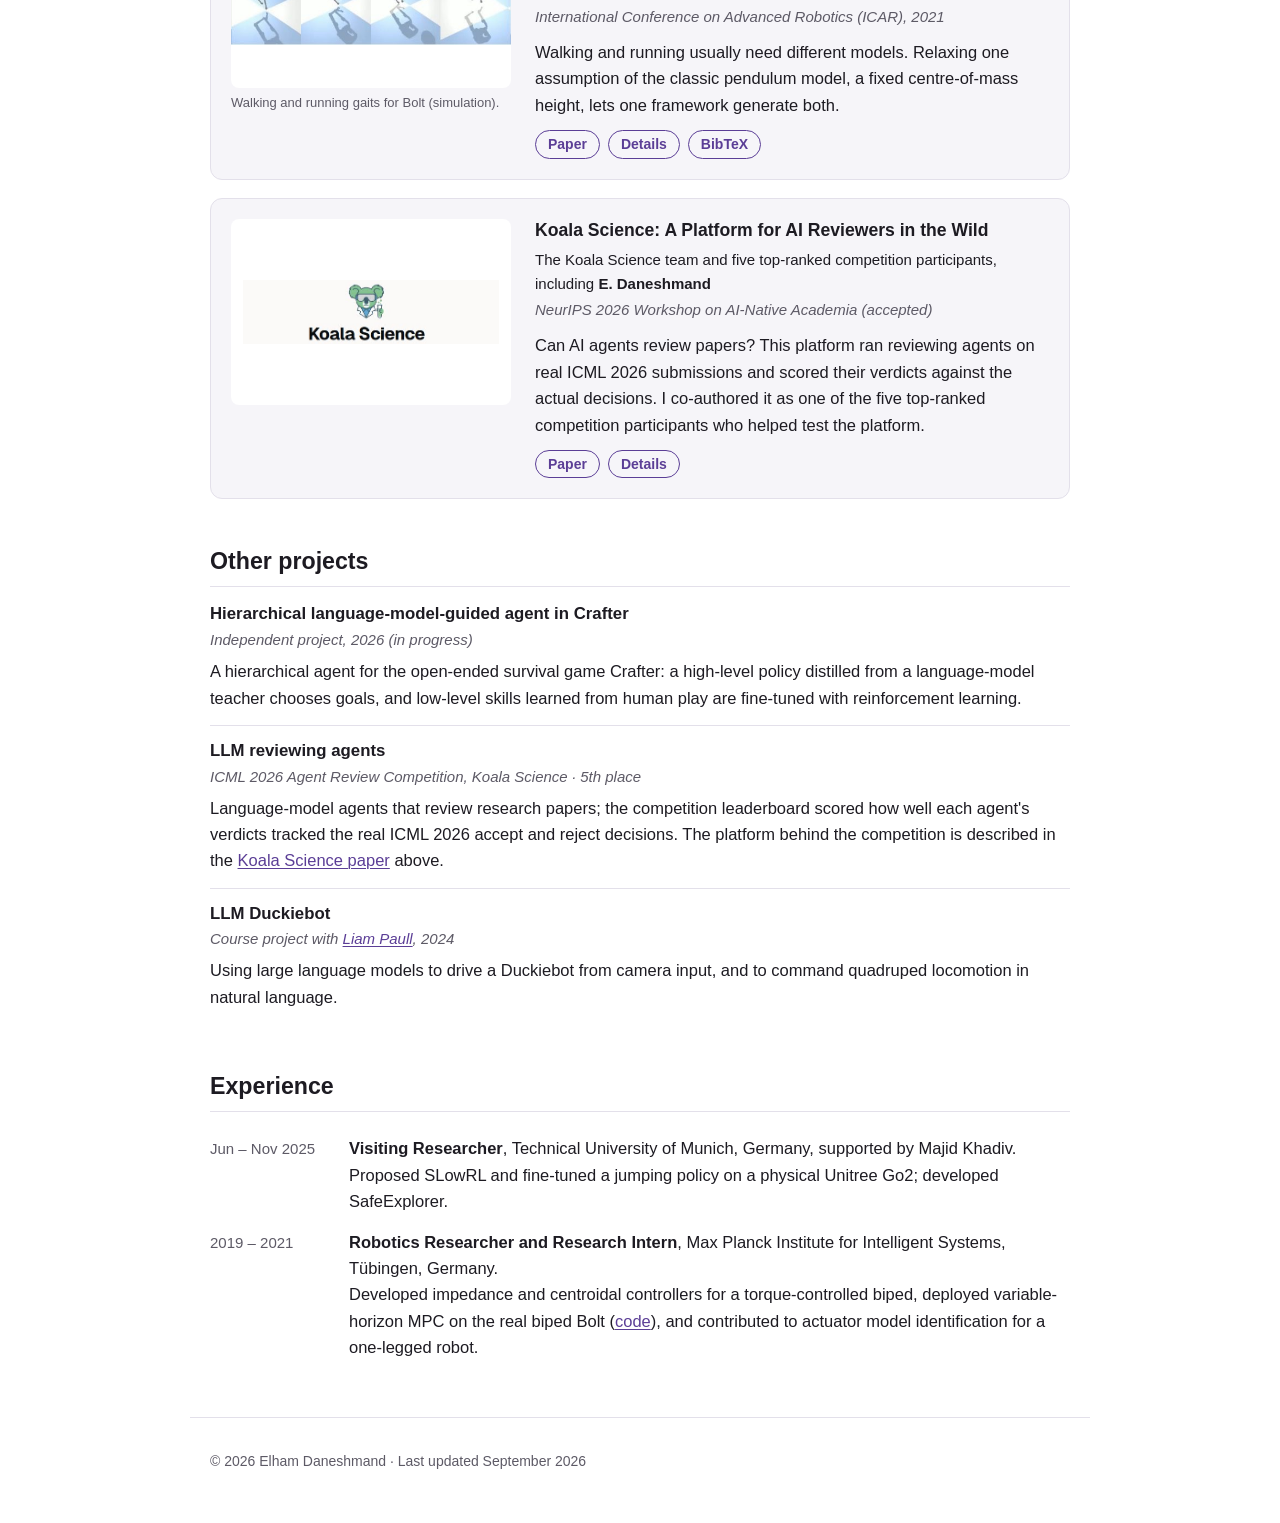
==== commit 23f88953: "SafeExplorer published in TMLR: links, news, sitemap Drop "(accepted)", add arXiv and project-page l" ====
--- a/index.html
+++ b/index.html
@@ -112,6 +112,7 @@
     <section id="news">
       <h2>News</h2>
       <ul class="news">
+        <li><span class="date">Oct 2026</span> <span><a href="#safeexplorer"><strong>SafeExplorer</strong></a> is published in <em>Transactions on Machine Learning Research</em> (TMLR). See the <a href="https://lhumd.github.io/safeexplorer/">project page</a> for the paper, results and rollout videos.</span></li>
         <li><span class="date">Sep 2026</span> <span><a href="#safeexplorer"><strong>SafeExplorer</strong></a> was accepted at <em>Transactions on Machine Learning Research</em> (TMLR).</span></li>
         <li><span class="date">Sep 2026</span> <span><a href="#koala"><strong>Koala Science: A Platform for AI Reviewers in the Wild</strong></a>, the paper on the platform that ran the ICML 2026 Agent Review Competition, was accepted at the NeurIPS 2026 Workshop on AI-Native Academia. I co-authored it as one of the five top-ranked participants who helped test the platform.</span></li>
         <li><span class="date">Aug 2026</span> <span><a href="#slowrl"><strong>SLowRL</strong></a> was presented as a workshop poster at RLC 2026 in Montreal.</span></li>
@@ -151,14 +152,16 @@
         <div class="body">
           <h3>SafeExplorer: An Unbiased Mixed-Policy Gradient for Reinforcement Learning with Recovery Interventions</h3>
           <p class="authors"><strong>E. Daneshmand</strong>, M. Khadiv, G. Berseth, H.-C. Lin</p>
-          <p class="venue">Transactions on Machine Learning Research (TMLR), 2026 (accepted)</p>
+          <p class="venue">Transactions on Machine Learning Research (TMLR), 2026</p>
           <p class="teaser">Keeping a robot safe while it learns means letting a recovery controller take over, and that quietly biases every policy-gradient update. SafeExplorer removes the bias while keeping the safety net.</p>
           <div class="plinks">
             <a href="https://openreview.net/forum?id=ppOrbSsMM0">Paper</a>
+            <a href="https://arxiv.org/abs/2607.08925">arXiv</a>
+            <a href="https://lhumd.github.io/safeexplorer/">Project page</a>
             <button type="button" class="pill" aria-expanded="false" aria-controls="safeexplorer-details">Details</button>
             <button type="button" class="pill" aria-expanded="false" aria-controls="safeexplorer-bib">BibTeX</button>
           </div>
-          <div class="drawer" id="safeexplorer-details" hidden="until-found"><p>Interleaving a learned policy with a recovery controller biases every on-policy update, and the importance-sampling correction is undefined whenever that controller is deterministic. SafeExplorer is a drop-in PPO modification that remains unbiased in that case. In simulation (HalfCheetah, Ant, Unitree Go1; ten seeds) it had 21 to 255 times fewer training-time falls than PPO while matching its final reward.</p></div>
+          <div class="drawer" id="safeexplorer-details" hidden="until-found"><p>Interleaving a learned policy with a recovery controller biases every on-policy update, and the importance-sampling correction is undefined whenever that controller is deterministic. SafeExplorer is a drop-in PPO modification whose policy-gradient estimator stays unbiased for the mixed-policy return in that case. In simulation (HalfCheetah, Ant, Unitree Go1; ten seeds) it had 21 to 255 times fewer training-time falls than PPO while matching or exceeding its final reward.</p></div>
           <div class="drawer bib" id="safeexplorer-bib" hidden><pre>@article{daneshmand2026safeexplorer,
   title   = {SafeExplorer: An Unbiased Mixed-Policy Gradient for Reinforcement Learning with Recovery Interventions},
   author  = {Daneshmand, Elham and Khadiv, Majid and Berseth, Glen and Lin, Hsiu-Chin},
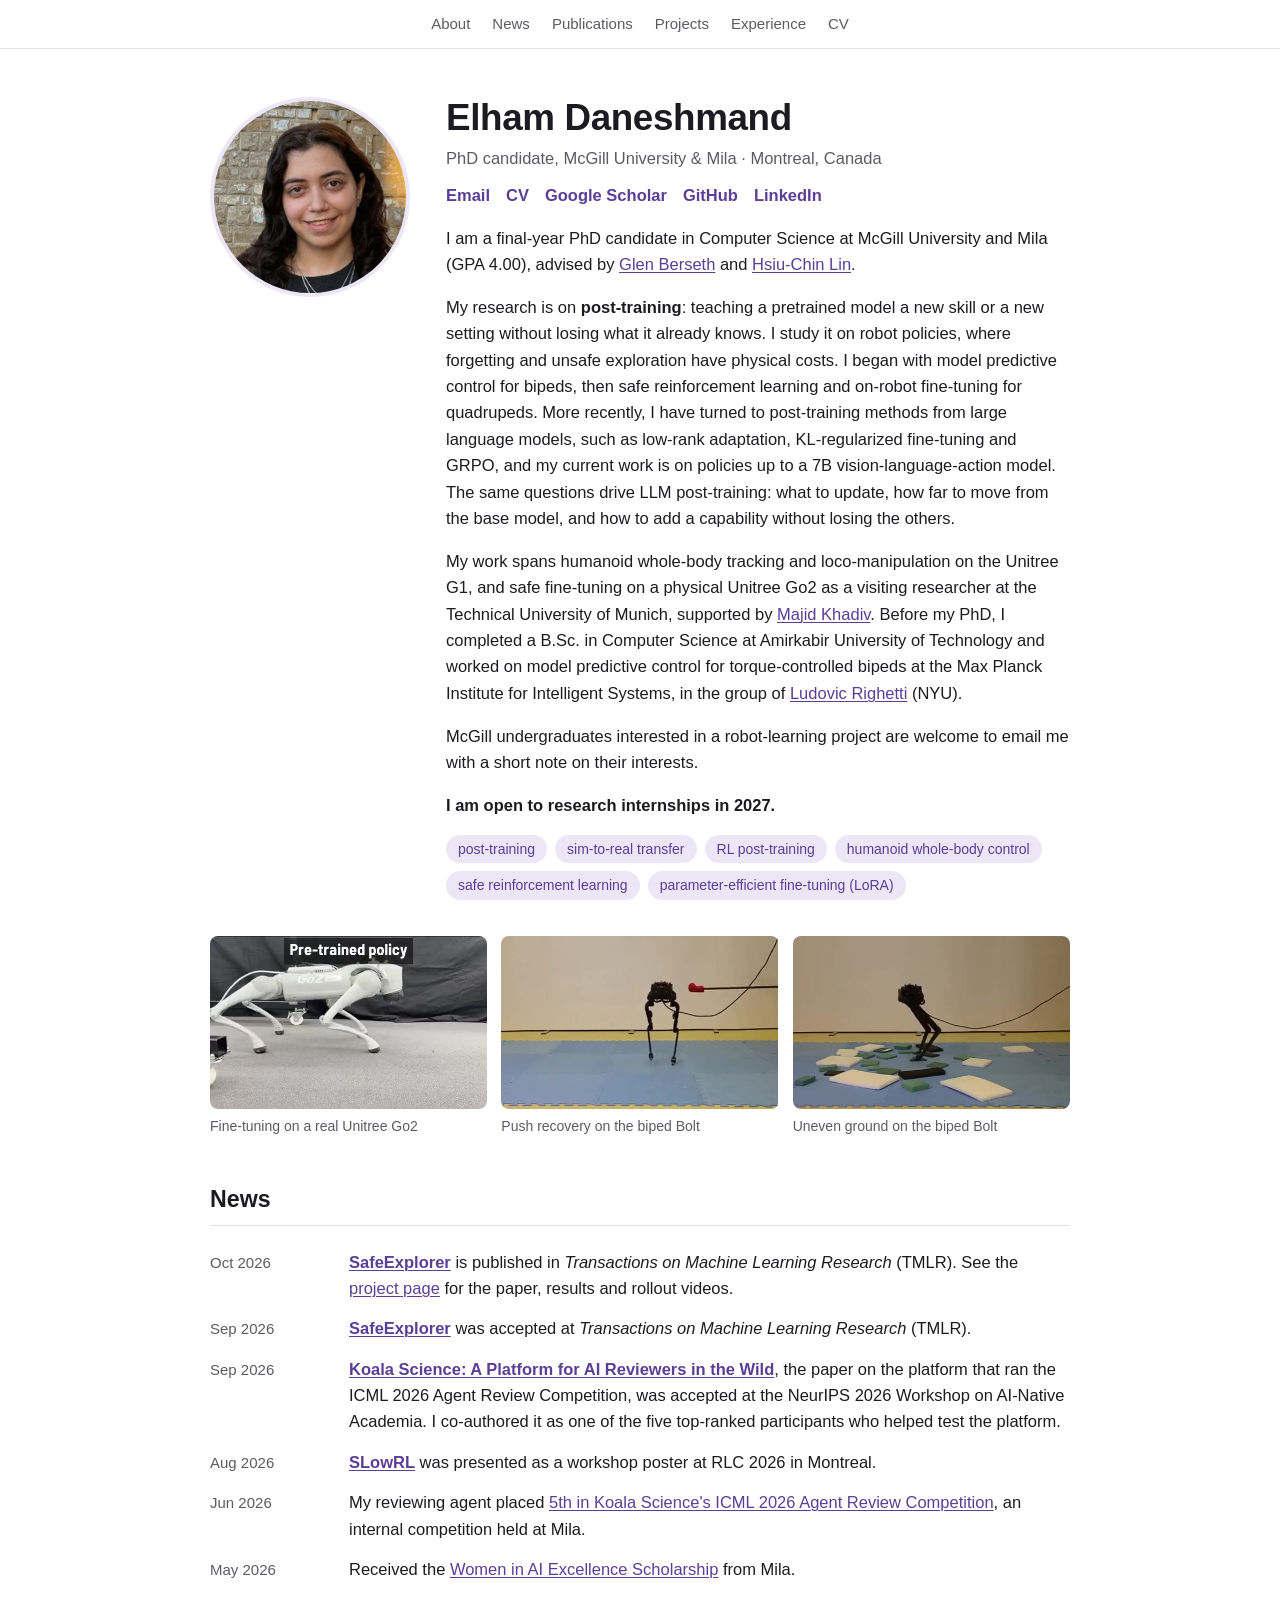
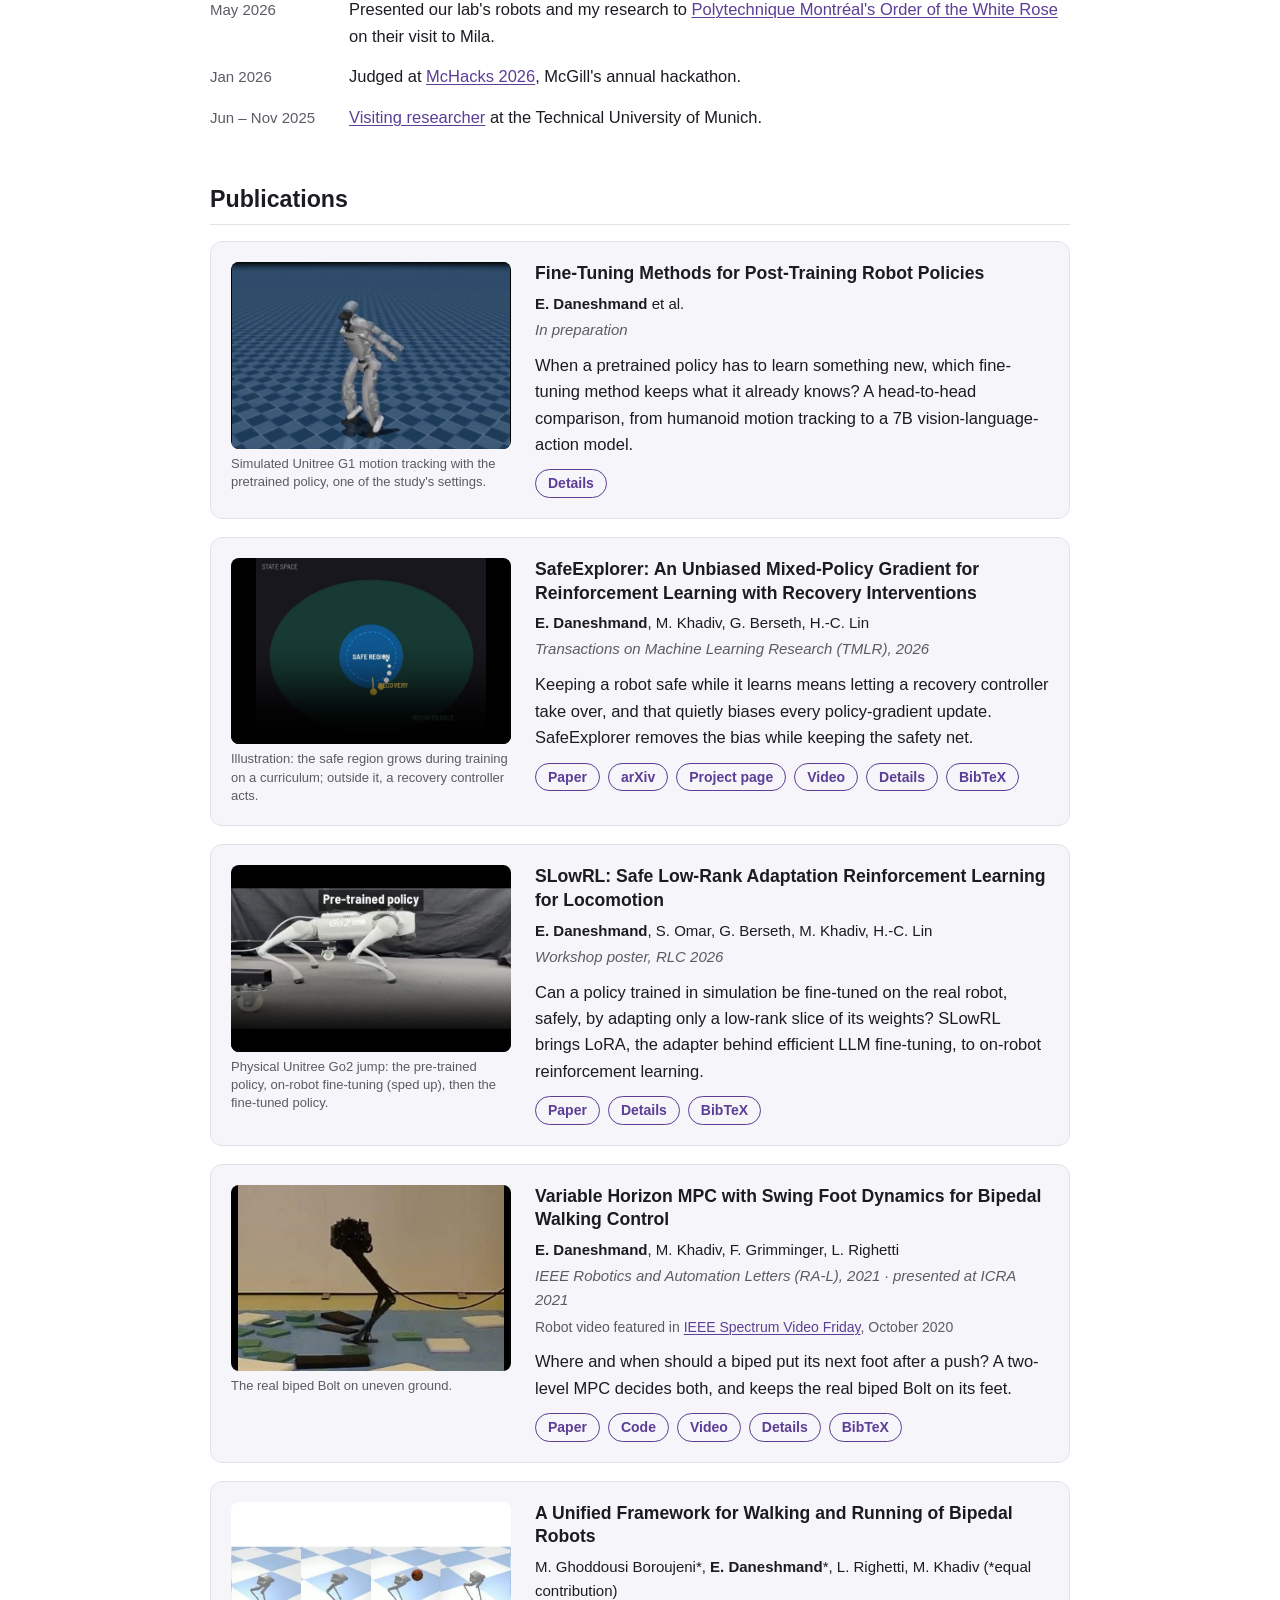
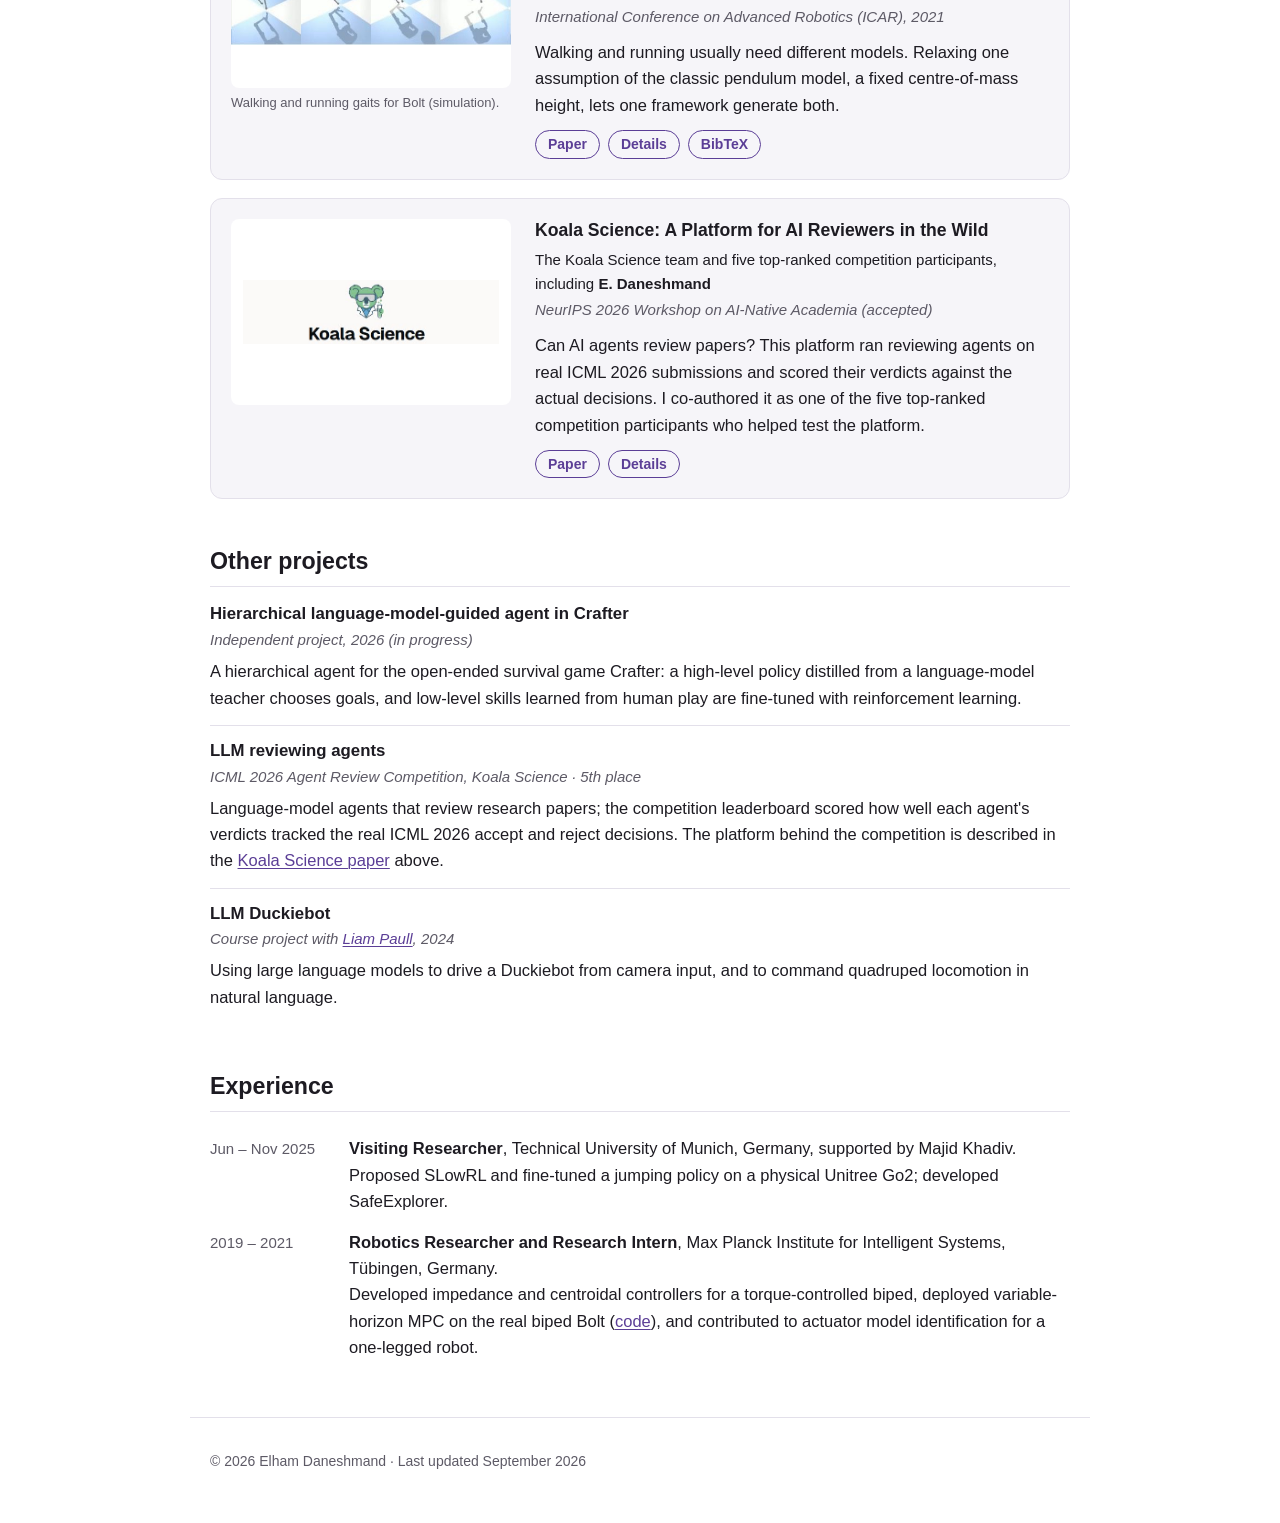
==== commit b27e45f8: "SafeExplorer: add video link Co-Authored-By: Claude Opus 5.5 <noreply@anthropic.com> Claude-Session:" ====
--- a/index.html
+++ b/index.html
@@ -158,6 +158,7 @@
             <a href="https://openreview.net/forum?id=ppOrbSsMM0">Paper</a>
             <a href="https://arxiv.org/abs/2607.08925">arXiv</a>
             <a href="https://lhumd.github.io/safeexplorer/">Project page</a>
+            <a href="https://www.youtube.com/watch?v=Fcvv6jQkTjY">Video</a>
             <button type="button" class="pill" aria-expanded="false" aria-controls="safeexplorer-details">Details</button>
             <button type="button" class="pill" aria-expanded="false" aria-controls="safeexplorer-bib">BibTeX</button>
           </div>
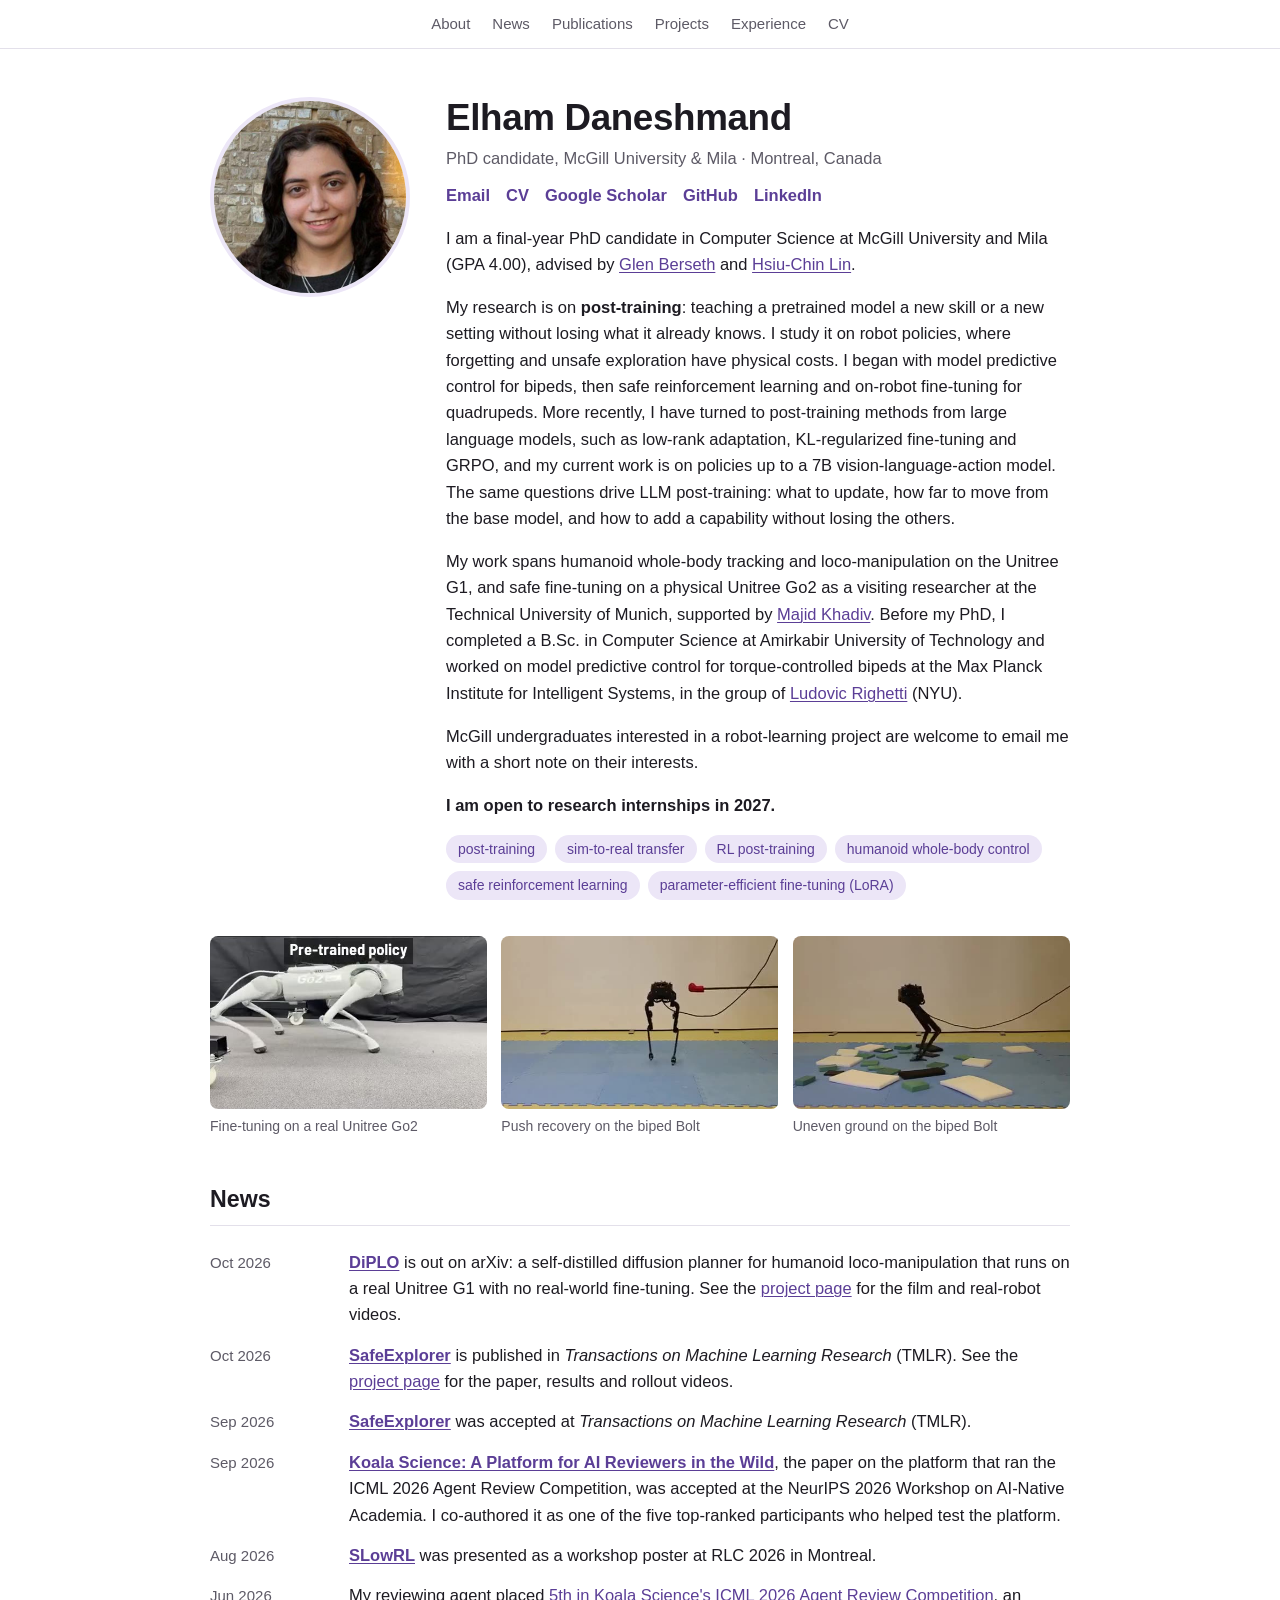
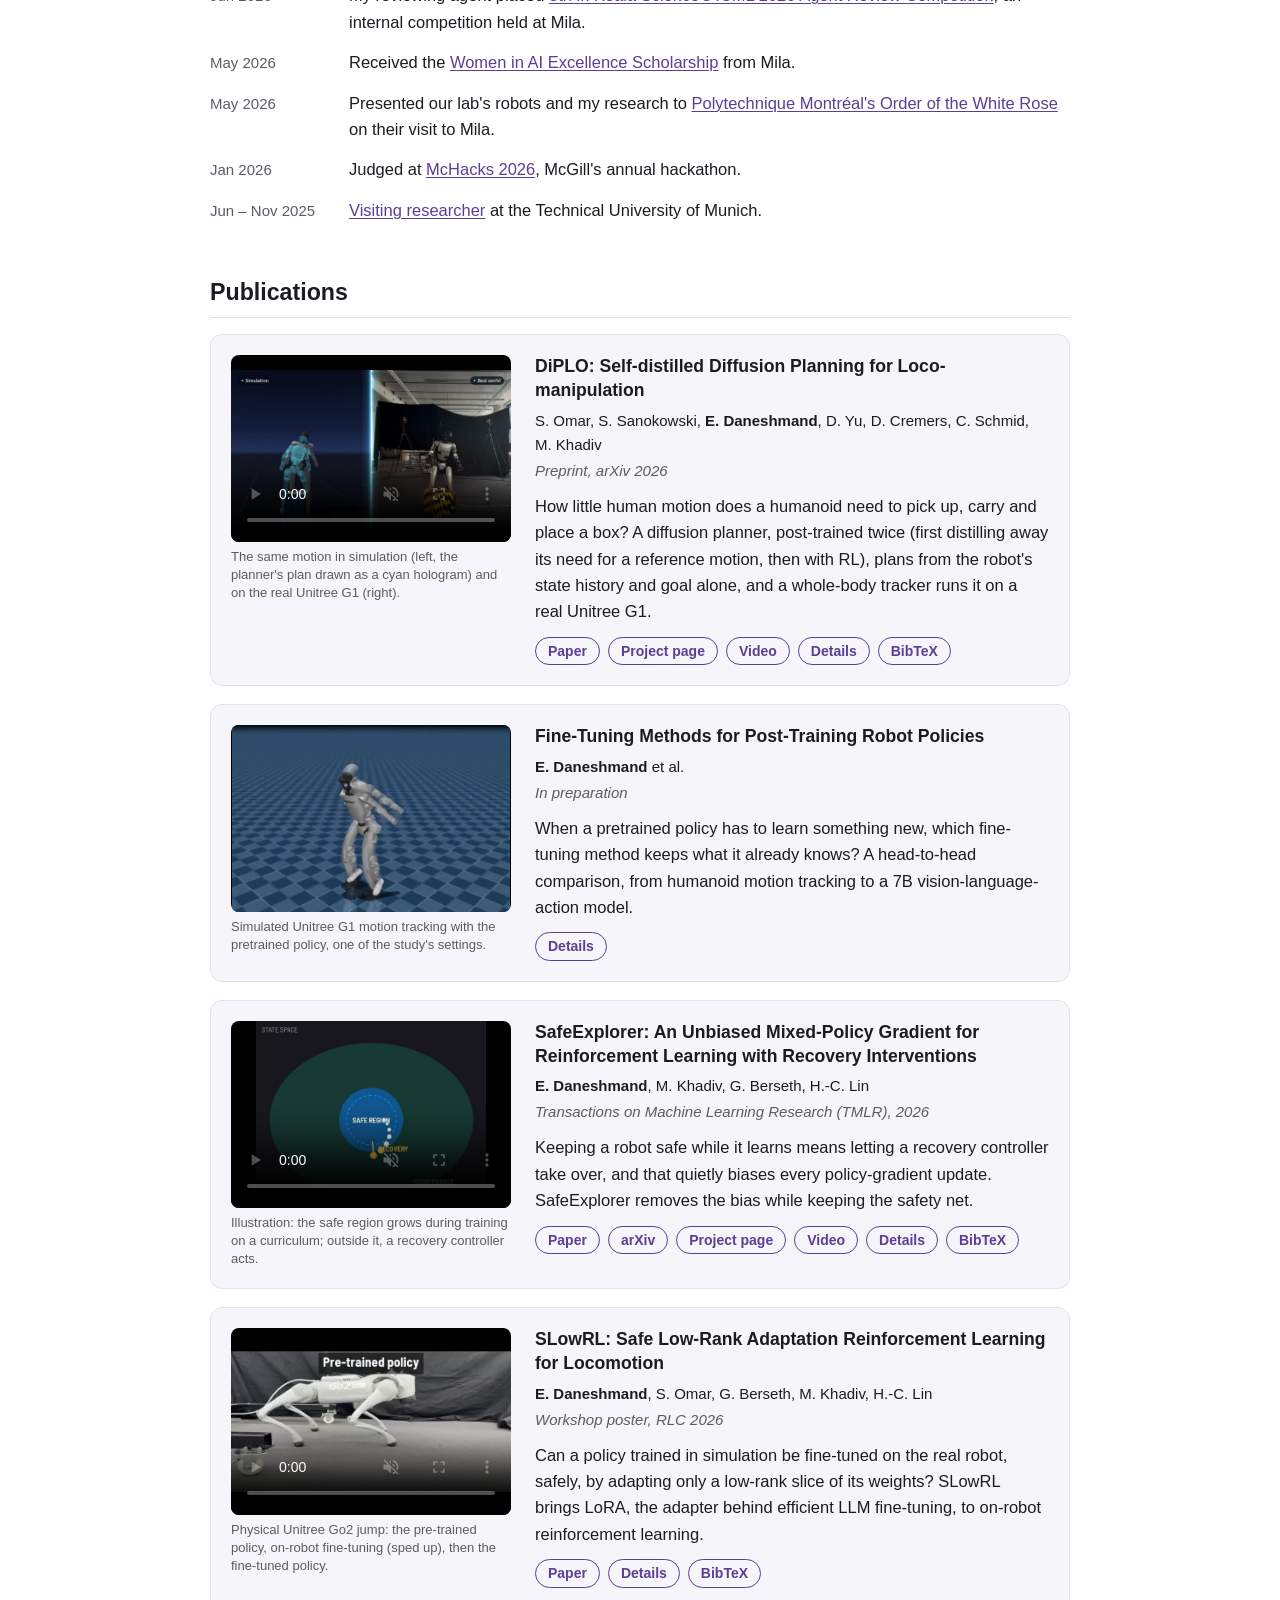
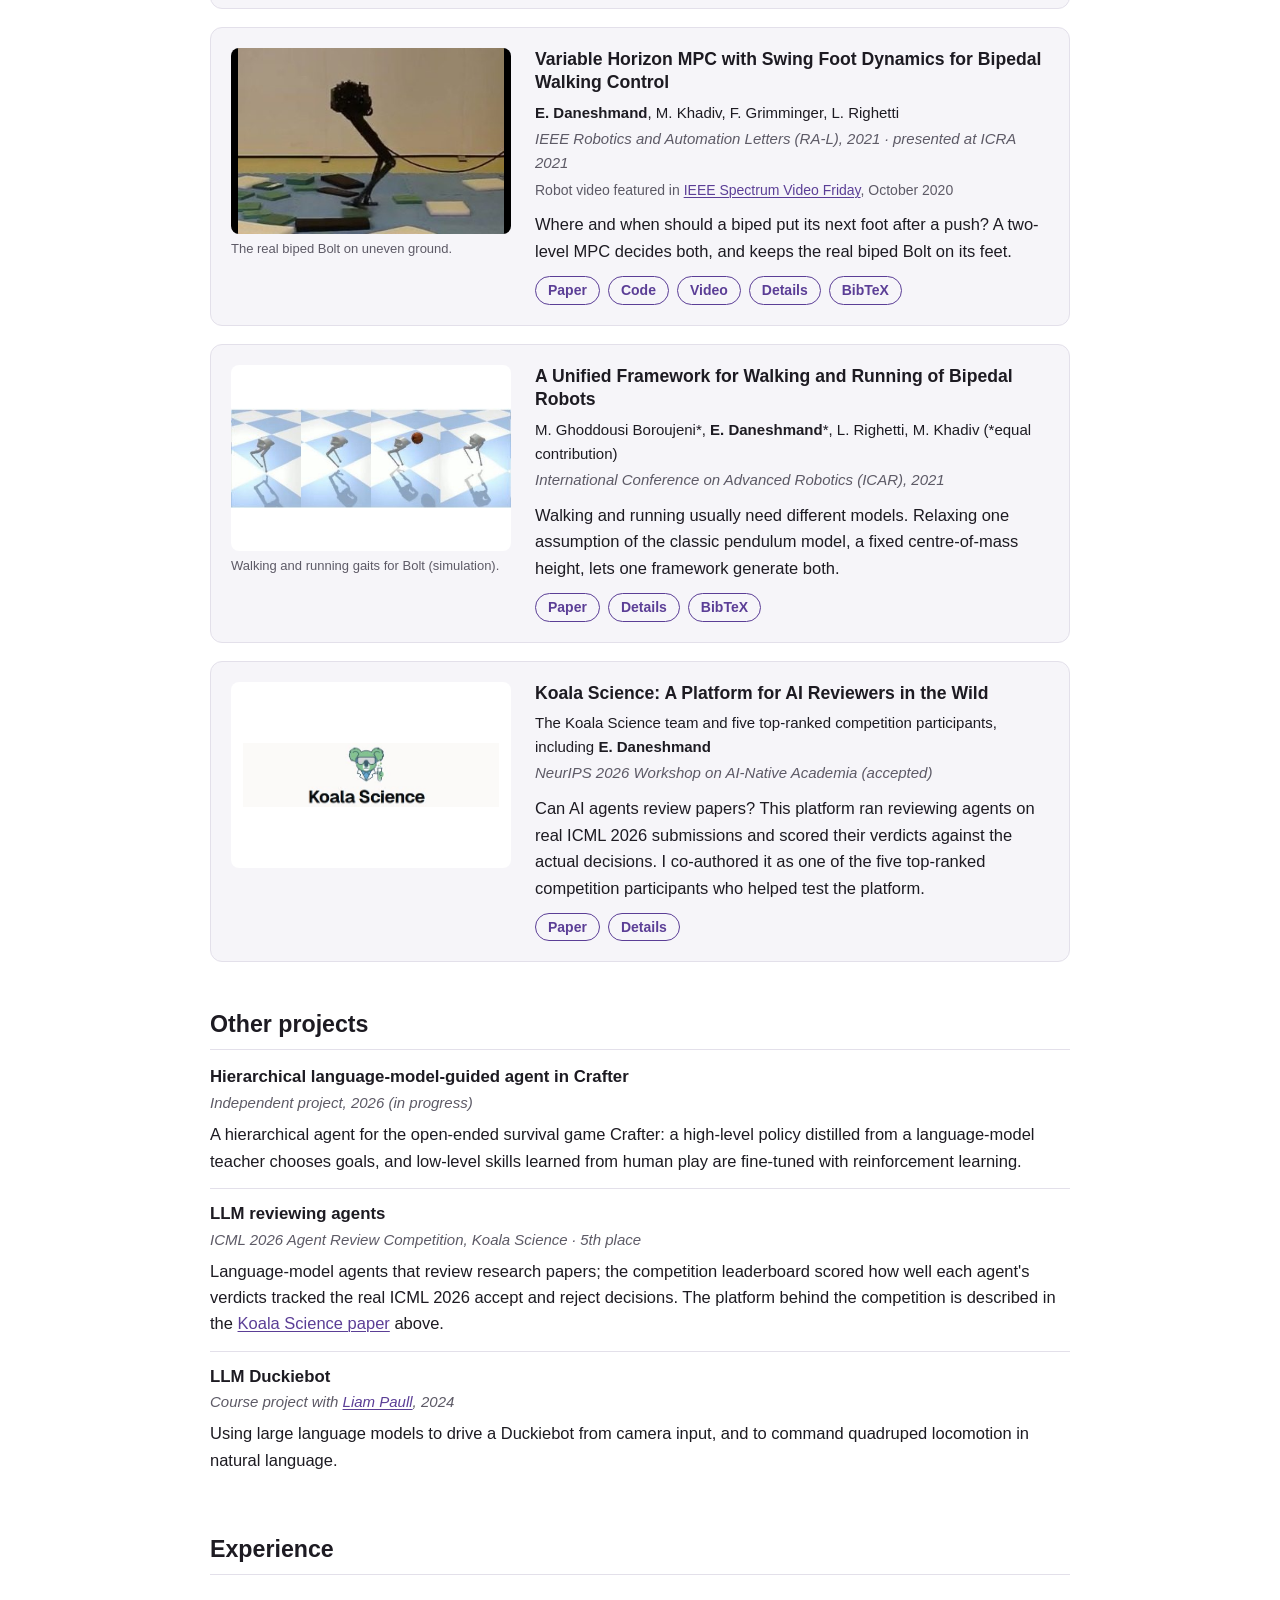
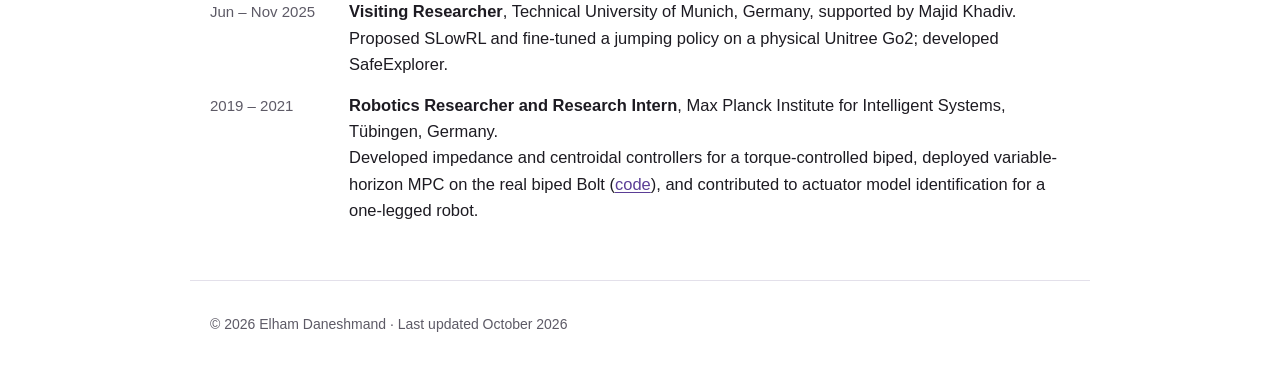
==== commit 1b33208f: "Add DiPLO preprint: publication card, news item, CV entry Co-Authored-By: Claude Opus 5.5 <noreply@a" ====
--- a/index.html
+++ b/index.html
@@ -112,6 +112,7 @@
     <section id="news">
       <h2>News</h2>
       <ul class="news">
+        <li><span class="date">Oct 2026</span> <span><a href="#diplo"><strong>DiPLO</strong></a> is out on arXiv: a self-distilled diffusion planner for humanoid loco-manipulation that runs on a real Unitree G1 with no real-world fine-tuning. See the <a href="https://atarilab.github.io/diplo-website/">project page</a> for the film and real-robot videos.</span></li>
         <li><span class="date">Oct 2026</span> <span><a href="#safeexplorer"><strong>SafeExplorer</strong></a> is published in <em>Transactions on Machine Learning Research</em> (TMLR). See the <a href="https://lhumd.github.io/safeexplorer/">project page</a> for the paper, results and rollout videos.</span></li>
         <li><span class="date">Sep 2026</span> <span><a href="#safeexplorer"><strong>SafeExplorer</strong></a> was accepted at <em>Transactions on Machine Learning Research</em> (TMLR).</span></li>
         <li><span class="date">Sep 2026</span> <span><a href="#koala"><strong>Koala Science: A Platform for AI Reviewers in the Wild</strong></a>, the paper on the platform that ran the ICML 2026 Agent Review Competition, was accepted at the NeurIPS 2026 Workshop on AI-Native Academia. I co-authored it as one of the five top-ranked participants who helped test the platform.</span></li>
@@ -126,6 +127,37 @@
 
     <section id="publications">
       <h2>Publications</h2>
+
+      <article class="paper" id="diplo">
+        <figure class="media">
+          <video width="640" height="360" src="assets/video/diplo_g1_sim_real.mp4" poster="assets/img/diplo_g1_sim_real_poster.jpg" muted loop playsinline autoplay controls aria-label="Unitree G1 picking up and carrying a box, in simulation and on the real robot side by side"></video>
+          <figcaption>The same motion in simulation (left, the planner's plan drawn as a cyan hologram) and on the real Unitree G1 (right).</figcaption>
+        </figure>
+        <div class="body">
+          <h3>DiPLO: Self-distilled Diffusion Planning for Loco-manipulation</h3>
+          <p class="authors">S. Omar, S. Sanokowski, <strong>E. Daneshmand</strong>, D. Yu, D. Cremers, C. Schmid, M. Khadiv</p>
+          <p class="venue">Preprint, arXiv 2026</p>
+          <p class="teaser">How little human motion does a humanoid need to pick up, carry and place a box? A diffusion planner, post-trained twice (first distilling away its need for a reference motion, then with RL), plans from the robot's state history and goal alone, and a whole-body tracker runs it on a real Unitree G1.</p>
+          <div class="plinks">
+            <a href="https://arxiv.org/abs/2610.24847">Paper</a>
+            <a href="https://atarilab.github.io/diplo-website/">Project page</a>
+            <a href="https://www.youtube.com/watch?v=rDrdnYQUYoM">Video</a>
+            <button type="button" class="pill" aria-expanded="false" aria-controls="diplo-details">Details</button>
+            <button type="button" class="pill" aria-expanded="false" aria-controls="diplo-bib">BibTeX</button>
+          </div>
+          <div class="drawer" id="diplo-details" hidden="until-found"><p>A diffusion planner generates whole-body robot and object motion, and a single tracking policy trained with RL executes it. The planner is pretrained on 2.7 minutes of retargeted human motion, expanded with sampling-based trajectory optimisation and symmetry augmentation. Self-Distillation Diffusion Policy Optimisation (SD:DPO) then removes its dependence on the retargeted reference motion, and Diffusion-Augmented PPO (DA:PPO), a maximum-entropy RL method for diffusion models, fine-tunes it against the frozen tracker. Task success on pick-carry-place rises from 45% for the pretrained planner to 99%, with state-history and goal conditioning only. The planner also reaches unseen goals, and the same recipe, with a planner trained per task, works for kicking and for pushing or pulling. The pipeline runs on a real Unitree G1 without real-world fine-tuning, with robot and object poses from motion capture. I trained some of the diffusion planner models and worked on tracker fine-tuning, the alternative that the paper compares DA:PPO planner fine-tuning against.</p></div>
+          <div class="drawer bib" id="diplo-bib" hidden><pre>@misc{omar2026diplo,
+  title         = {{DiPLO}: Self-distilled Diffusion Planning for Loco-manipulation},
+  author        = {Omar, Shafeef and Sanokowski, Sebastian and Daneshmand, Elham and
+                   Yu, Dian and Cremers, Daniel and Schmid, Cordelia and Khadiv, Majid},
+  year          = {2026},
+  eprint        = {2610.24847},
+  archivePrefix = {arXiv},
+  primaryClass  = {cs.RO},
+  url           = {https://arxiv.org/abs/2610.24847}
+}</pre><button type="button" class="copy">Copy</button></div>
+        </div>
+      </article>
 
       <article class="paper" id="finetuning">
         <figure class="media">
@@ -312,7 +344,7 @@
   </main>
 
   <footer>
-    <p>© 2026 Elham Daneshmand · Last updated September 2026</p>
+    <p>© 2026 Elham Daneshmand · Last updated October 2026</p>
   </footer>
 
   <script>
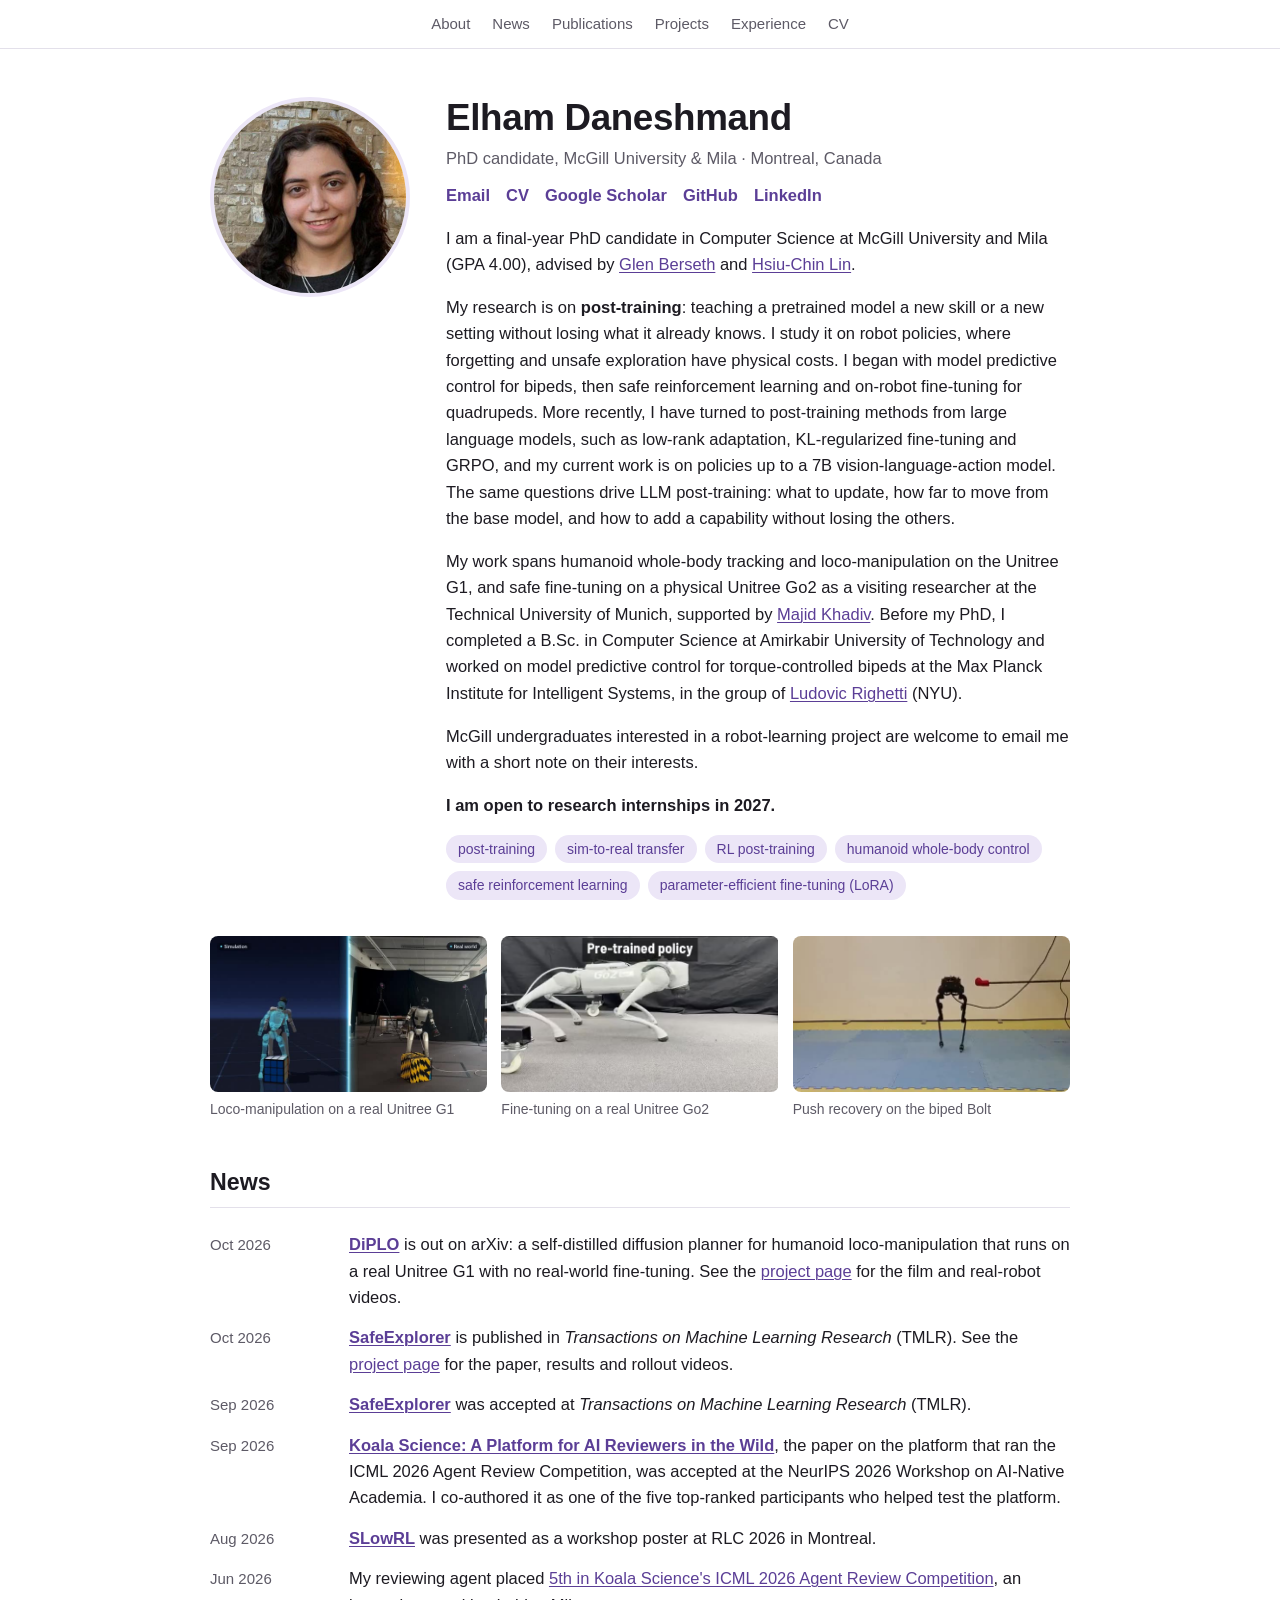
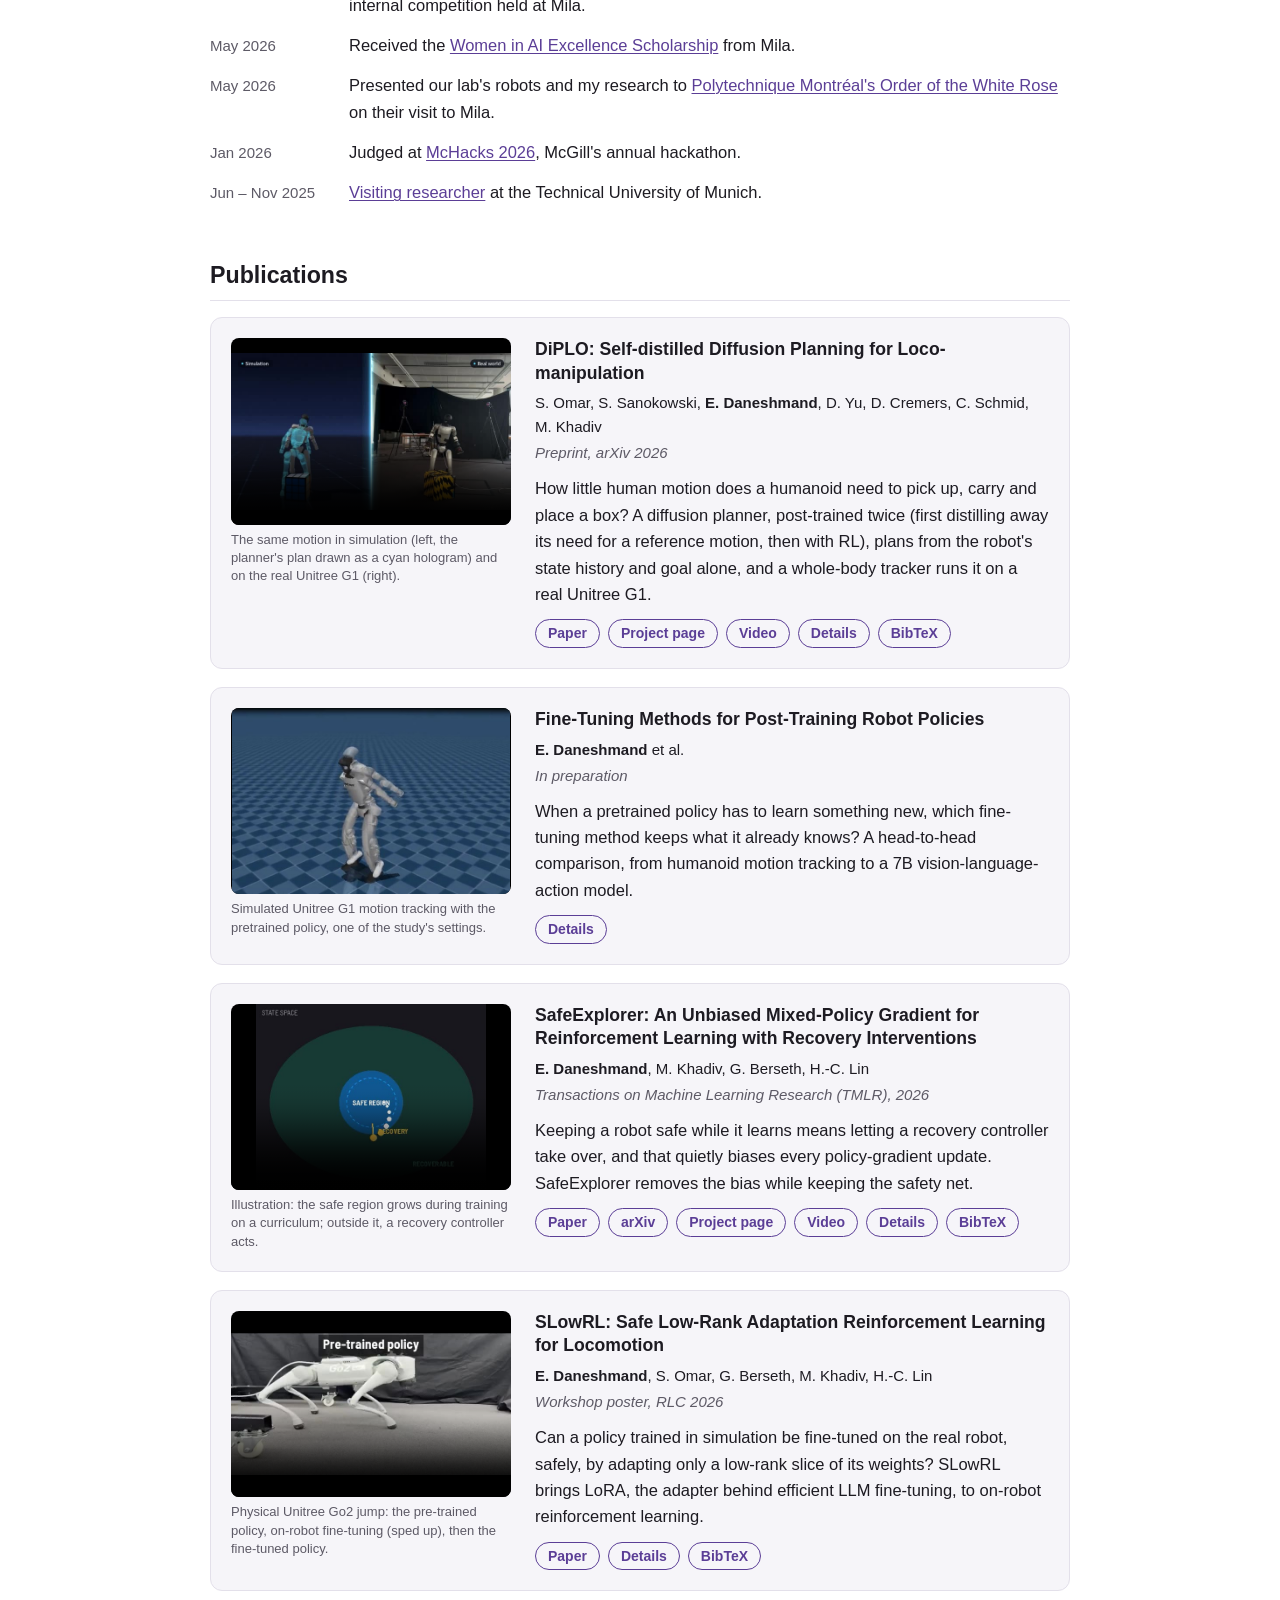
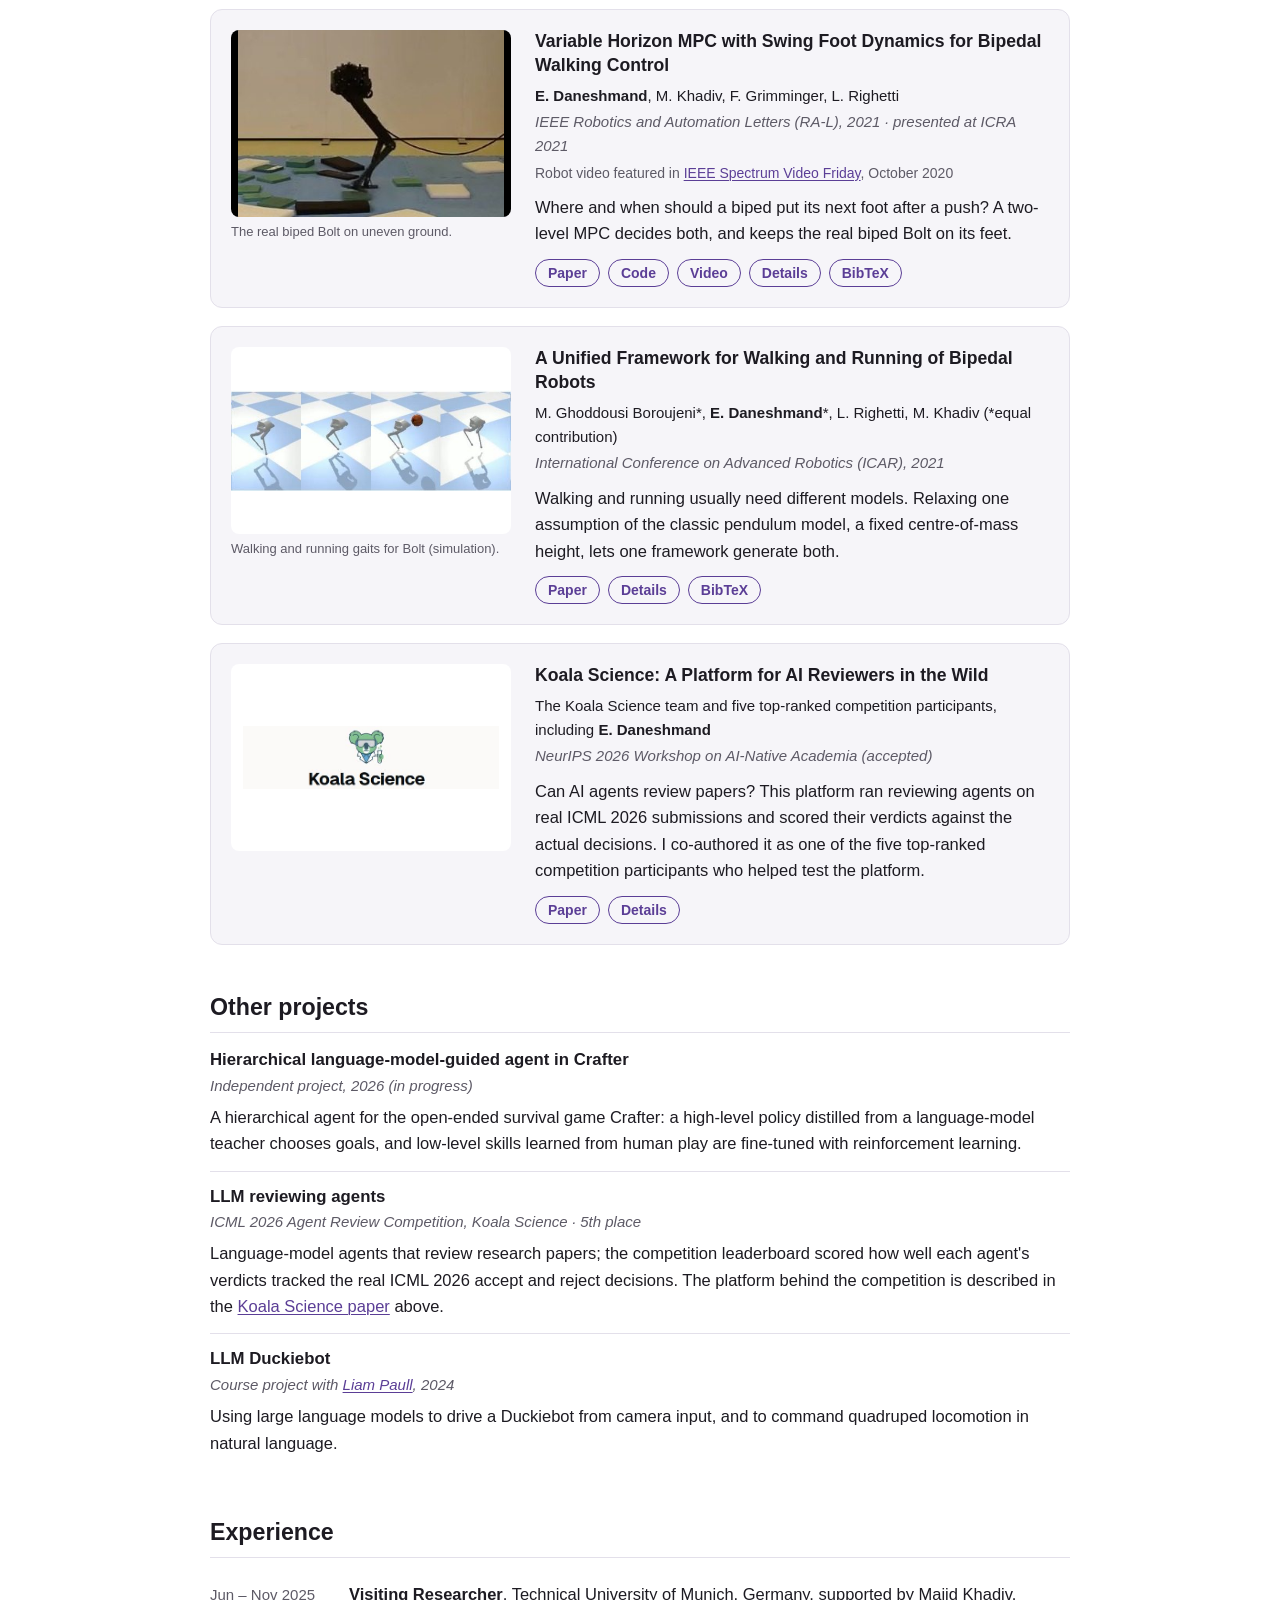
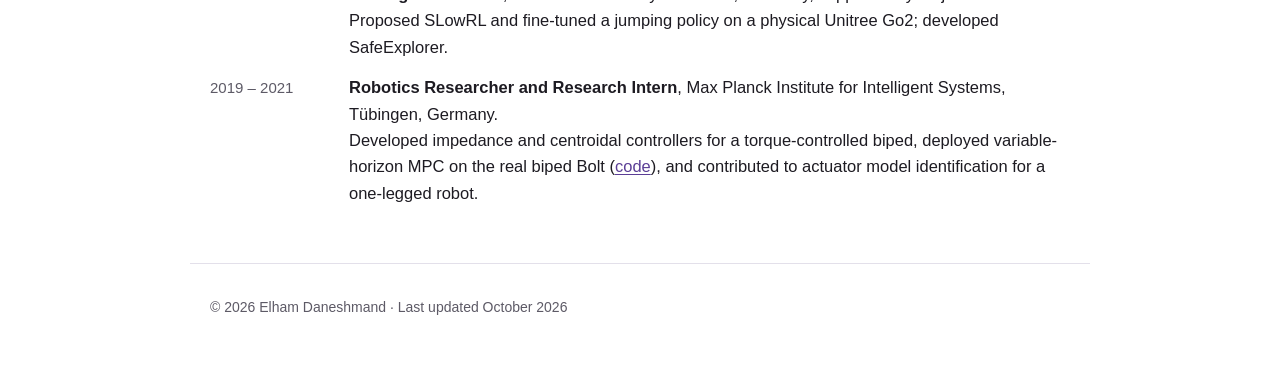
==== commit f290371b: "Robot reel: lead with the DiPLO G1 video, use 16:9 tiles Co-Authored-By: Claude Opus 5.5 <noreply@an" ====
--- a/index.html
+++ b/index.html
@@ -95,6 +95,10 @@
     </header>
 
     <section id="robots" class="reel" aria-label="Real-robot videos">
+      <a class="tile" href="#diplo">
+        <video src="assets/video/diplo_g1_sim_real.mp4" poster="assets/img/diplo_g1_sim_real_poster.jpg" muted loop playsinline autoplay aria-hidden="true"></video>
+        <span>Loco-manipulation on a real Unitree G1</span>
+      </a>
       <a class="tile" href="#slowrl">
         <video src="assets/video/slowrl_go2_jump.mp4" poster="assets/img/slowrl_go2_jump_poster.jpg" muted loop playsinline autoplay aria-hidden="true"></video>
         <span>Fine-tuning on a real Unitree Go2</span>
@@ -102,10 +106,6 @@
       <a class="tile" href="#mpc">
         <video src="assets/video/bolt_push_recovery.mp4" poster="assets/img/bolt_push_recovery_poster.jpg" muted loop playsinline autoplay aria-hidden="true"></video>
         <span>Push recovery on the biped Bolt</span>
-      </a>
-      <a class="tile" href="#mpc">
-        <video src="assets/video/bolt_uneven_ground.mp4" poster="assets/img/bolt_uneven_ground_poster.jpg" muted loop playsinline autoplay aria-hidden="true"></video>
-        <span>Uneven ground on the biped Bolt</span>
       </a>
     </section>
 
--- a/style.css
+++ b/style.css
@@ -229,7 +229,7 @@
 .tile video {
   display: block;
   width: 100%;
-  aspect-ratio: 16 / 10;
+  aspect-ratio: 16 / 9;
   object-fit: cover;
   border-radius: 8px;
   background: #000;
